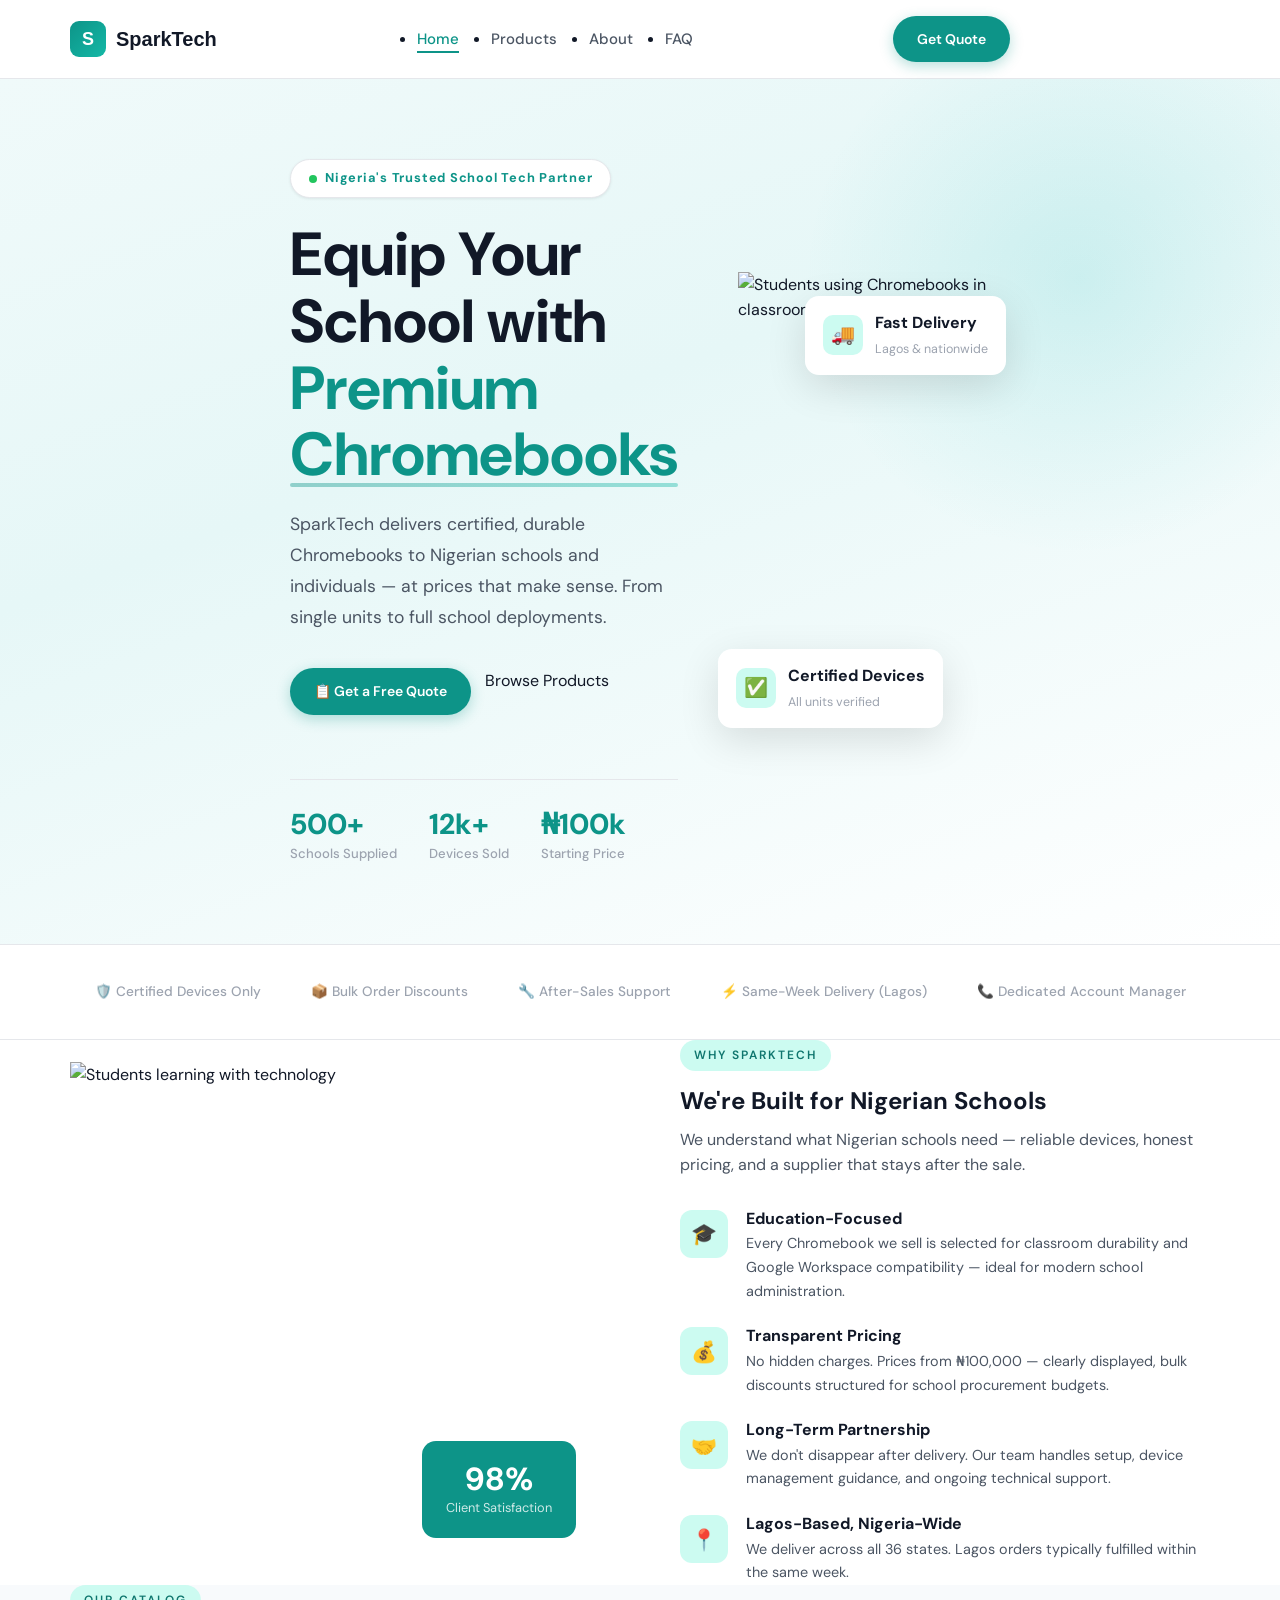
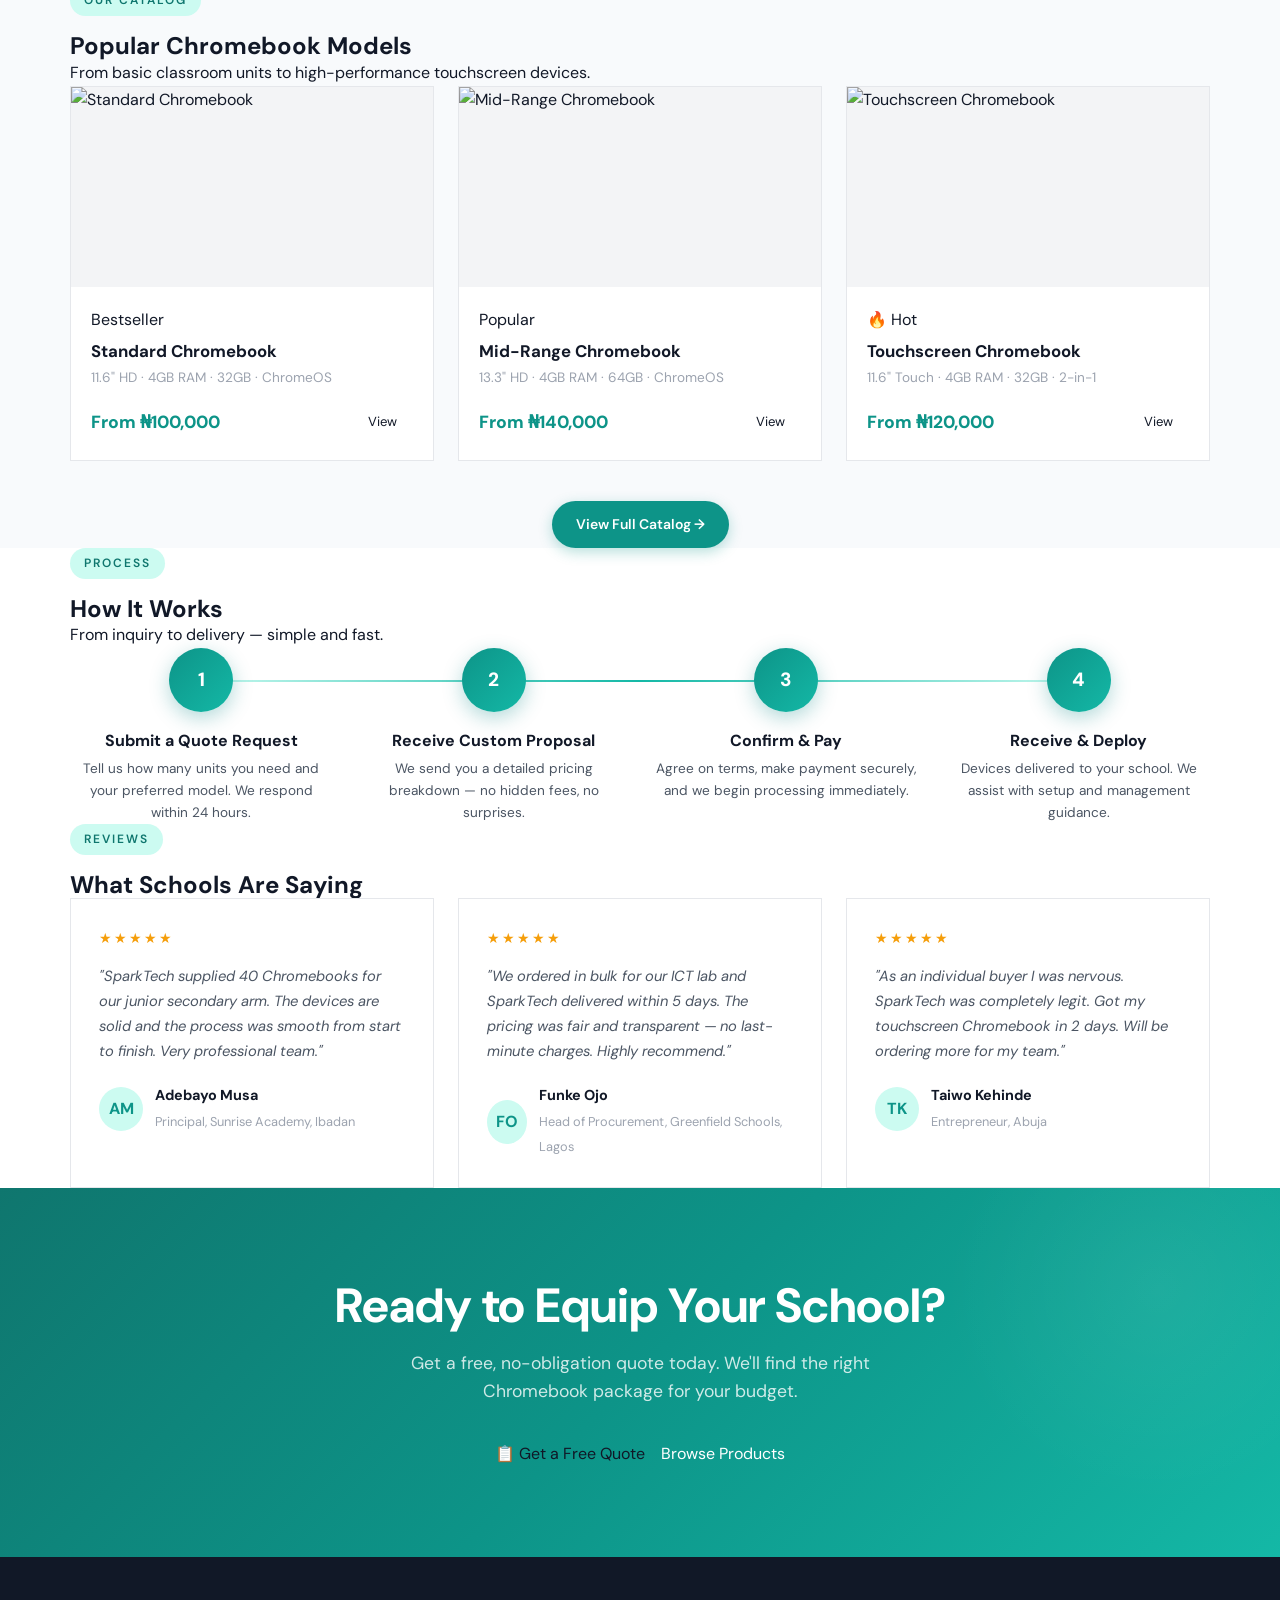
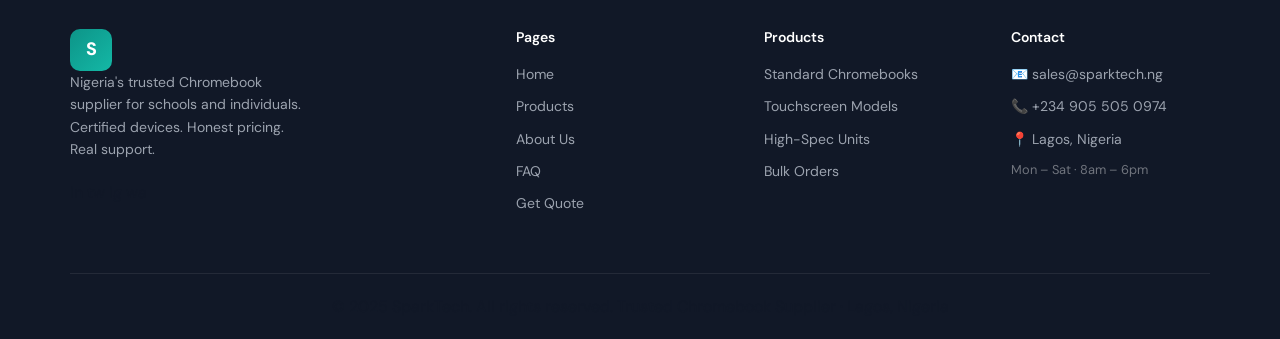
==== index.html @ 75e71f41 "Add files via upload" ====
<!DOCTYPE html>
<html lang="en">
<head>
  <meta charset="UTF-8" />
  <meta name="viewport" content="width=device-width, initial-scale=1.0" />
  <title>SparkTech — Chromebooks for Nigerian Schools</title>
  <link rel="preconnect" href="https://fonts.googleapis.com" />
  <link href="https://fonts.googleapis.com/css2?family=Syne:wght@400;600;700;800&family=DM+Sans:ital,wght@0,300;0,400;0,500;1,300&display=swap" rel="stylesheet" />
  <link rel="stylesheet" href="style.css" />
  <style>
    .hero {
      position: relative;
      min-height: 92vh;
      display: flex;
      align-items: center;
      overflow: hidden;
      background: linear-gradient(160deg, #f0fafa 0%, #e6f7f7 40%, #ffffff 100%);
    }
    .hero::before {
      content: '';
      position: absolute;
      top: -100px; right: -100px;
      width: 600px; height: 600px;
      background: radial-gradient(circle, rgba(0,179,179,0.12) 0%, transparent 65%);
      pointer-events: none;
    }
    .hero-inner {
      display: grid;
      grid-template-columns: 1fr 1fr;
      gap: 60px;
      align-items: center;
      padding: 80px 0;
      position: relative;
      z-index: 1;
    }
    .hero-eyebrow {
      display: inline-flex;
      align-items: center;
      gap: 8px;
      background: white;
      border: 1px solid var(--gray-200);
      color: var(--teal);
      padding: 8px 18px;
      border-radius: 50px;
      font-size: 0.8rem;
      font-weight: 700;
      font-family: var(--font-display);
      letter-spacing: 0.06em;
      margin-bottom: 24px;
      box-shadow: var(--shadow-sm);
    }
    .dot {
      width: 8px; height: 8px;
      background: #22c55e;
      border-radius: 50%;
      animation: pulse 2s infinite;
    }
    @keyframes pulse {
      0%,100%{opacity:1;transform:scale(1)}
      50%{opacity:0.6;transform:scale(1.3)}
    }
    .hero h1 {
      font-size: clamp(2.4rem, 5vw, 3.8rem);
      color: var(--gray-800);
      margin-bottom: 20px;
      line-height: 1.1;
    }
    .hero h1 .highlight {
      color: var(--teal);
      position: relative;
      display: inline-block;
    }
    .hero h1 .highlight::after {
      content: '';
      position: absolute;
      bottom: 2px; left: 0;
      width: 100%; height: 4px;
      background: linear-gradient(90deg, var(--teal), var(--teal-light));
      border-radius: 2px;
      opacity: 0.4;
    }
    .hero-desc {
      color: var(--gray-600);
      font-size: 1.1rem;
      max-width: 440px;
      margin-bottom: 36px;
      line-height: 1.75;
    }
    .hero-actions {
      display: flex;
      gap: 14px;
      flex-wrap: wrap;
      margin-bottom: 50px;
    }
    .hero-stats {
      display: flex;
      gap: 32px;
      padding-top: 28px;
      border-top: 1px solid var(--gray-200);
    }
    .hero-stat-item h3 {
      font-size: 1.8rem;
      color: var(--teal);
      font-family: var(--font-display);
      font-weight: 800;
    }
    .hero-stat-item p {
      font-size: 0.82rem;
      color: var(--gray-400);
      font-weight: 500;
      margin-top: 2px;
    }
    .hero-img-wrapper {
      position: relative;
      border-radius: var(--radius-lg);
      overflow: visible;
    }
    .hero-img-wrapper img {
      width: 100%;
      height: 480px;
      object-fit: cover;
      border-radius: var(--radius-lg);
      display: block;
      box-shadow: var(--shadow-xl);
    }
    .hero-img-badge {
      position: absolute;
      background: white;
      border-radius: var(--radius);
      padding: 14px 18px;
      box-shadow: var(--shadow-lg);
      display: flex;
      align-items: center;
      gap: 12px;
    }
    .hero-img-badge.badge-1 { bottom: 24px; left: -20px; }
    .hero-img-badge.badge-2 { top: 24px; right: -16px; }
    .badge-icon {
      width: 40px; height: 40px;
      background: var(--teal-pale);
      border-radius: 10px;
      display: flex; align-items: center; justify-content: center;
      font-size: 1.2rem;
    }
    .badge-text strong { display: block; font-family: var(--font-display); font-size: 1rem; color: var(--gray-800); }
    .badge-text span { font-size: 0.78rem; color: var(--gray-400); }

    .trust-bar {
      background: white;
      border-top: 1px solid var(--gray-200);
      border-bottom: 1px solid var(--gray-200);
      padding: 22px 0;
    }
    .trust-inner {
      display: flex;
      justify-content: center;
      align-items: center;
      gap: 50px;
      flex-wrap: wrap;
    }
    .trust-item {
      display: flex;
      align-items: center;
      gap: 10px;
      color: var(--gray-400);
      font-size: 0.85rem;
      font-weight: 500;
    }

    .why { background: white; }
    .why-grid {
      display: grid;
      grid-template-columns: 1fr 1fr;
      gap: 80px;
      align-items: center;
    }
    .why-img { position: relative; border-radius: var(--radius-lg); overflow: hidden; }
    .why-img img { width: 100%; height: 500px; object-fit: cover; display: block; }
    .why-img-overlay {
      position: absolute; bottom: 24px; right: 24px;
      background: var(--teal); color: white;
      padding: 20px 24px; border-radius: var(--radius);
      text-align: center;
    }
    .why-img-overlay h3 { font-size: 2rem; }
    .why-img-overlay p { font-size: 0.8rem; opacity: 0.8; }
    .why-list { list-style: none; display: flex; flex-direction: column; gap: 24px; margin-top: 32px; }
    .why-item { display: flex; gap: 18px; align-items: flex-start; }
    .why-icon {
      width: 48px; height: 48px; min-width: 48px;
      background: var(--teal-pale);
      border-radius: 12px;
      display: flex; align-items: center; justify-content: center;
      font-size: 1.3rem;
    }
    .why-item-text h4 { font-family: var(--font-display); font-size: 1rem; color: var(--gray-800); margin-bottom: 4px; }
    .why-item-text p { font-size: 0.9rem; color: var(--gray-600); line-height: 1.65; }

    .products-preview { background: var(--off-white); }
    .products-grid {
      display: grid;
      grid-template-columns: repeat(3, 1fr);
      gap: 24px;
      margin-bottom: 40px;
    }
    .product-card {
      background: white;
      border-radius: var(--radius-lg);
      overflow: hidden;
      border: 1px solid var(--gray-200);
      transition: var(--transition);
    }
    .product-card:hover { transform: translateY(-6px); box-shadow: var(--shadow-lg); border-color: var(--teal-light); }
    .product-card-img { width: 100%; height: 200px; object-fit: cover; display: block; }
    .product-card-body { padding: 20px; }
    .product-card-body h3 { font-size: 1.05rem; color: var(--gray-800); margin-bottom: 6px; }
    .product-card-body p { font-size: 0.85rem; color: var(--gray-400); margin-bottom: 14px; }
    .product-card-footer { display: flex; justify-content: space-between; align-items: center; }
    .product-price { font-family: var(--font-display); font-size: 1.1rem; font-weight: 800; color: var(--teal); }

    .how { background: white; }
    .steps-grid {
      display: grid;
      grid-template-columns: repeat(4, 1fr);
      gap: 30px;
      position: relative;
    }
    .steps-grid::before {
      content: '';
      position: absolute;
      top: 32px; left: 10%; width: 80%; height: 2px;
      background: linear-gradient(90deg, var(--teal-pale), var(--teal-light), var(--teal-pale));
    }
    .step { text-align: center; position: relative; z-index: 1; }
    .step-num {
      width: 64px; height: 64px;
      background: linear-gradient(135deg, var(--teal), var(--teal-light));
      border-radius: 50%;
      display: flex; align-items: center; justify-content: center;
      color: white;
      font-family: var(--font-display); font-weight: 800; font-size: 1.2rem;
      margin: 0 auto 20px;
      box-shadow: 0 6px 20px rgba(0,128,128,0.3);
    }
    .step h4 { font-size: 1rem; color: var(--gray-800); margin-bottom: 8px; }
    .step p { font-size: 0.85rem; color: var(--gray-600); line-height: 1.6; }

    .testimonials { background: var(--teal-mist); }
    .testimonials-grid { display: grid; grid-template-columns: repeat(3, 1fr); gap: 24px; }
    .testimonial-card {
      background: white;
      border-radius: var(--radius-lg);
      padding: 28px;
      border: 1px solid var(--gray-200);
      transition: var(--transition);
    }
    .testimonial-card:hover { box-shadow: var(--shadow-md); }
    .stars { color: #f59e0b; font-size: 0.9rem; margin-bottom: 14px; letter-spacing: 2px; }
    .testimonial-text { color: var(--gray-600); font-size: 0.92rem; line-height: 1.7; margin-bottom: 20px; font-style: italic; }
    .testimonial-author { display: flex; align-items: center; gap: 12px; }
    .author-avatar {
      width: 44px; height: 44px; border-radius: 50%;
      background: var(--teal-pale);
      display: flex; align-items: center; justify-content: center;
      font-family: var(--font-display); font-weight: 700;
      color: var(--teal); font-size: 1rem;
    }
    .author-info strong { display: block; font-family: var(--font-display); font-size: 0.9rem; color: var(--gray-800); }
    .author-info span { font-size: 0.8rem; color: var(--gray-400); }

    .cta-banner {
      background: linear-gradient(135deg, var(--teal-dark) 0%, var(--teal) 50%, var(--teal-light) 100%);
      padding: 90px 0;
      text-align: center;
      position: relative;
      overflow: hidden;
    }
    .cta-banner::before {
      content: '';
      position: absolute; top: -40%; right: -10%;
      width: 500px; height: 500px;
      background: radial-gradient(circle, rgba(255,255,255,0.06) 0%, transparent 60%);
    }
    .cta-banner-inner { position: relative; z-index: 1; }
    .cta-banner h2 { font-size: clamp(2rem, 4vw, 3rem); color: white; margin-bottom: 16px; }
    .cta-banner p { color: rgba(255,255,255,0.8); font-size: 1.1rem; margin-bottom: 36px; max-width: 480px; margin-left: auto; margin-right: auto; }
    .cta-buttons { display: flex; gap: 16px; justify-content: center; flex-wrap: wrap; }

    @media(max-width:900px){
      .hero-inner{grid-template-columns:1fr;}
      .hero-visual{display:none;}
      .why-grid{grid-template-columns:1fr;}
      .why-img{display:none;}
      .products-grid{grid-template-columns:1fr 1fr;}
      .steps-grid{grid-template-columns:1fr 1fr;}
      .steps-grid::before{display:none;}
      .testimonials-grid{grid-template-columns:1fr;}
    }
    @media(max-width:600px){
      .products-grid{grid-template-columns:1fr;}
      .hero-stats{gap:20px;}
      .trust-inner{gap:20px;}
    }
  </style>
</head>
<body>

  <header class="header">
    <div class="container nav">
      <a class="logo" href="index.html">
        <div class="logo-mark">S</div>
        <span class="logo-text">Spark<span>Tech</span></span>
      </a>
      <ul class="nav-links">
        <li><a href="index.html" class="active">Home</a></li>
        <li><a href="products.html">Products</a></li>
        <li><a href="about.html">About</a></li>
        <li><a href="faq.html">FAQ</a></li>
      </ul>
      <div class="nav-cta">
        <a href="quote.html" class="btn btn-primary">Get Quote</a>
      </div>
      <div class="nav-toggle" onclick="toggleNav(this)">
        <span></span><span></span><span></span>
      </div>
    </div>
  </header>

  <section class="hero">
    <div class="container hero-inner">
      <div class="hero-content">
        <div class="hero-eyebrow">
          <span class="dot"></span>
          Nigeria's Trusted School Tech Partner
        </div>
        <h1>
          Equip Your School with<br>
          <span class="highlight">Premium Chromebooks</span>
        </h1>
        <p class="hero-desc">
          SparkTech delivers certified, durable Chromebooks to Nigerian schools and individuals — 
          at prices that make sense. From single units to full school deployments.
        </p>
        <div class="hero-actions">
          <a href="quote.html" class="btn btn-primary">📋 Get a Free Quote</a>
          <a href="products.html" class="btn btn-outline">Browse Products</a>
        </div>
        <div class="hero-stats">
          <div class="hero-stat-item"><h3>500+</h3><p>Schools Supplied</p></div>
          <div class="hero-stat-item"><h3>12k+</h3><p>Devices Sold</p></div>
          <div class="hero-stat-item"><h3>₦100k</h3><p>Starting Price</p></div>
        </div>
      </div>

      <div class="hero-visual">
        <div class="hero-img-wrapper">
          <img src="https://images.unsplash.com/photo-1588072432836-e10032774350?w=700&auto=format&fit=crop&q=80" alt="Students using Chromebooks in classroom" />
          <div class="hero-img-badge badge-1">
            <div class="badge-icon">✅</div>
            <div class="badge-text"><strong>Certified Devices</strong><span>All units verified</span></div>
          </div>
          <div class="hero-img-badge badge-2">
            <div class="badge-icon">🚚</div>
            <div class="badge-text"><strong>Fast Delivery</strong><span>Lagos & nationwide</span></div>
          </div>
        </div>
      </div>
    </div>
  </section>

  <div class="trust-bar">
    <div class="trust-inner container">
      <div class="trust-item">🛡️ Certified Devices Only</div>
      <div class="trust-item">📦 Bulk Order Discounts</div>
      <div class="trust-item">🔧 After-Sales Support</div>
      <div class="trust-item">⚡ Same-Week Delivery (Lagos)</div>
      <div class="trust-item">📞 Dedicated Account Manager</div>
    </div>
  </div>

  <section class="why">
    <div class="container why-grid">
      <div class="why-img">
        <img src="https://images.unsplash.com/photo-1522202176988-66273c2fd55f?w=700&auto=format&fit=crop&q=80" alt="Students learning with technology" />
        <div class="why-img-overlay"><h3>98%</h3><p>Client Satisfaction</p></div>
      </div>
      <div class="why-content">
        <div class="section-label">Why SparkTech</div>
        <h2>We're Built for Nigerian Schools</h2>
        <p style="color:var(--gray-600);margin-top:12px;">We understand what Nigerian schools need — reliable devices, honest pricing, and a supplier that stays after the sale.</p>
        <ul class="why-list">
          <li class="why-item">
            <div class="why-icon">🎓</div>
            <div class="why-item-text"><h4>Education-Focused</h4><p>Every Chromebook we sell is selected for classroom durability and Google Workspace compatibility — ideal for modern school administration.</p></div>
          </li>
          <li class="why-item">
            <div class="why-icon">💰</div>
            <div class="why-item-text"><h4>Transparent Pricing</h4><p>No hidden charges. Prices from ₦100,000 — clearly displayed, bulk discounts structured for school procurement budgets.</p></div>
          </li>
          <li class="why-item">
            <div class="why-icon">🤝</div>
            <div class="why-item-text"><h4>Long-Term Partnership</h4><p>We don't disappear after delivery. Our team handles setup, device management guidance, and ongoing technical support.</p></div>
          </li>
          <li class="why-item">
            <div class="why-icon">📍</div>
            <div class="why-item-text"><h4>Lagos-Based, Nigeria-Wide</h4><p>We deliver across all 36 states. Lagos orders typically fulfilled within the same week.</p></div>
          </li>
        </ul>
      </div>
    </div>
  </section>

  <section class="products-preview">
    <div class="container">
      <div class="section-header">
        <div class="section-label">Our Catalog</div>
        <h2>Popular Chromebook Models</h2>
        <p>From basic classroom units to high-performance touchscreen devices.</p>
        <div class="teal-line"></div>
      </div>
      <div class="products-grid">
        <div class="product-card">
          <img class="product-card-img" src="https://images.unsplash.com/photo-1484788984921-03950022c9ef?w=500&auto=format&fit=crop&q=80" alt="Standard Chromebook" />
          <div class="product-card-body">
            <span class="badge badge-teal" style="margin-bottom:10px;display:inline-block;">Bestseller</span>
            <h3>Standard Chromebook</h3>
            <p>11.6" HD · 4GB RAM · 32GB · ChromeOS</p>
            <div class="product-card-footer">
              <span class="product-price">From ₦100,000</span>
              <a href="products.html" class="btn btn-outline" style="padding:8px 16px;font-size:0.82rem;">View</a>
            </div>
          </div>
        </div>
        <div class="product-card">
          <img class="product-card-img" src="https://images.unsplash.com/photo-1611532736597-de2d4265fba3?w=500&auto=format&fit=crop&q=80" alt="Mid-Range Chromebook" />
          <div class="product-card-body">
            <span class="badge badge-orange" style="margin-bottom:10px;display:inline-block;">Popular</span>
            <h3>Mid-Range Chromebook</h3>
            <p>13.3" HD · 4GB RAM · 64GB · ChromeOS</p>
            <div class="product-card-footer">
              <span class="product-price">From ₦140,000</span>
              <a href="products.html" class="btn btn-outline" style="padding:8px 16px;font-size:0.82rem;">View</a>
            </div>
          </div>
        </div>
        <div class="product-card">
          <img class="product-card-img" src="https://images.unsplash.com/photo-1496181133206-80ce9b88a853?w=500&auto=format&fit=crop&q=80" alt="Touchscreen Chromebook" />
          <div class="product-card-body">
            <span class="badge badge-hot" style="margin-bottom:10px;display:inline-block;">🔥 Hot</span>
            <h3>Touchscreen Chromebook</h3>
            <p>11.6" Touch · 4GB RAM · 32GB · 2-in-1</p>
            <div class="product-card-footer">
              <span class="product-price">From ₦120,000</span>
              <a href="products.html" class="btn btn-outline" style="padding:8px 16px;font-size:0.82rem;">View</a>
            </div>
          </div>
        </div>
      </div>
      <div style="text-align:center;">
        <a href="products.html" class="btn btn-primary">View Full Catalog →</a>
      </div>
    </div>
  </section>

  <section class="how">
    <div class="container">
      <div class="section-header">
        <div class="section-label">Process</div>
        <h2>How It Works</h2>
        <p>From inquiry to delivery — simple and fast.</p>
        <div class="teal-line"></div>
      </div>
      <div class="steps-grid">
        <div class="step">
          <div class="step-num">1</div>
          <h4>Submit a Quote Request</h4>
          <p>Tell us how many units you need and your preferred model. We respond within 24 hours.</p>
        </div>
        <div class="step">
          <div class="step-num">2</div>
          <h4>Receive Custom Proposal</h4>
          <p>We send you a detailed pricing breakdown — no hidden fees, no surprises.</p>
        </div>
        <div class="step">
          <div class="step-num">3</div>
          <h4>Confirm & Pay</h4>
          <p>Agree on terms, make payment securely, and we begin processing immediately.</p>
        </div>
        <div class="step">
          <div class="step-num">4</div>
          <h4>Receive & Deploy</h4>
          <p>Devices delivered to your school. We assist with setup and management guidance.</p>
        </div>
      </div>
    </div>
  </section>

  <section class="testimonials">
    <div class="container">
      <div class="section-header">
        <div class="section-label">Reviews</div>
        <h2>What Schools Are Saying</h2>
        <div class="teal-line"></div>
      </div>
      <div class="testimonials-grid">
        <div class="testimonial-card">
          <div class="stars">★★★★★</div>
          <p class="testimonial-text">"SparkTech supplied 40 Chromebooks for our junior secondary arm. The devices are solid and the process was smooth from start to finish. Very professional team."</p>
          <div class="testimonial-author">
            <div class="author-avatar">AM</div>
            <div class="author-info"><strong>Adebayo Musa</strong><span>Principal, Sunrise Academy, Ibadan</span></div>
          </div>
        </div>
        <div class="testimonial-card">
          <div class="stars">★★★★★</div>
          <p class="testimonial-text">"We ordered in bulk for our ICT lab and SparkTech delivered within 5 days. The pricing was fair and transparent — no last-minute charges. Highly recommend."</p>
          <div class="testimonial-author">
            <div class="author-avatar">FO</div>
            <div class="author-info"><strong>Funke Ojo</strong><span>Head of Procurement, Greenfield Schools, Lagos</span></div>
          </div>
        </div>
        <div class="testimonial-card">
          <div class="stars">★★★★★</div>
          <p class="testimonial-text">"As an individual buyer I was nervous. SparkTech was completely legit. Got my touchscreen Chromebook in 2 days. Will be ordering more for my team."</p>
          <div class="testimonial-author">
            <div class="author-avatar">TK</div>
            <div class="author-info"><strong>Taiwo Kehinde</strong><span>Entrepreneur, Abuja</span></div>
          </div>
        </div>
      </div>
    </div>
  </section>

  <section class="cta-banner">
    <div class="container cta-banner-inner">
      <h2>Ready to Equip Your School?</h2>
      <p>Get a free, no-obligation quote today. We'll find the right Chromebook package for your budget.</p>
      <div class="cta-buttons">
        <a href="quote.html" class="btn btn-white">📋 Get a Free Quote</a>
        <a href="products.html" class="btn btn-outline" style="border-color:rgba(255,255,255,0.5);color:white;">Browse Products</a>
      </div>
    </div>
  </section>

  <footer class="footer">
    <div class="container">
      <div class="footer-grid">
        <div class="footer-brand">
          <div class="logo-mark" style="width:42px;height:42px;display:flex;align-items:center;justify-content:center;background:linear-gradient(135deg,var(--teal),var(--teal-light));border-radius:10px;color:white;font-family:var(--font-display);font-weight:800;">S</div>
          <p>Nigeria's trusted Chromebook supplier for schools and individuals. Certified devices. Honest pricing. Real support.</p>
          <div class="footer-social">
            <a class="social-icon" href="#">in</a>
            <a class="social-icon" href="#">tw</a>
            <a class="social-icon" href="#">ig</a>
            <a class="social-icon" href="#">wa</a>
          </div>
        </div>
        <div class="footer-col">
          <h4>Pages</h4>
          <a href="index.html">Home</a>
          <a href="products.html">Products</a>
          <a href="about.html">About Us</a>
          <a href="faq.html">FAQ</a>
          <a href="quote.html">Get Quote</a>
        </div>
        <div class="footer-col">
          <h4>Products</h4>
          <a href="products.html">Standard Chromebooks</a>
          <a href="products.html">Touchscreen Models</a>
          <a href="products.html">High-Spec Units</a>
          <a href="products.html">Bulk Orders</a>
        </div>
        <div class="footer-col">
          <h4>Contact</h4>
          <p>📧 sales@sparktech.ng</p>
          <p>📞 +234 905 505 0974</p>
          <p>📍 Lagos, Nigeria</p>
          <p style="margin-top:10px;font-size:0.8rem;color:rgba(255,255,255,0.4);">Mon – Sat · 8am – 6pm</p>
        </div>
      </div>
      <div class="footer-bottom">
        <span>© 2025 SparkTech. All rights reserved.</span>
        <span>Trusted Chromebook Supplier · Lagos, Nigeria</span>
      </div>
    </div>
  </footer>

  <script>
    function toggleNav(el) {
      const links = document.querySelector('.nav-links');
      const open = links.classList.toggle('mobile-open');
      if (open) {
        links.style.cssText = 'display:flex;flex-direction:column;position:absolute;top:70px;left:0;right:0;background:white;padding:20px;box-shadow:0 10px 30px rgba(0,0,0,0.1);z-index:998;';
      } else {
        links.style.cssText = '';
      }
    }
  </script>
</body>
</html>
---- style.css ----
/* ===================== RESET & BASE ===================== */
*, *::before, *::after { margin: 0; padding: 0; box-sizing: border-box; }

:root {
  --teal: #0d9488;
  --teal-light: #14b8a6;
  --teal-dark: #0f766e;
  --teal-pale: #ccfbf1;
  --teal-bg: #f0fdfa;
  --white: #ffffff;
  --off-white: #f8fafc;
  --gray-50: #f9fafb;
  --gray-100: #f3f4f6;
  --gray-200: #e5e7eb;
  --gray-400: #9ca3af;
  --gray-600: #4b5563;
  --gray-700: #374151;
  --gray-900: #111827;
  --shadow-sm: 0 1px 3px rgba(0,0,0,0.08);
  --shadow-md: 0 4px 16px rgba(0,0,0,0.10);
  --shadow-lg: 0 12px 40px rgba(0,0,0,0.12);
  --radius: 14px;
  --radius-sm: 8px;
}

html { scroll-behavior: smooth; }

body {
  font-family: 'DM Sans', sans-serif;
  background: var(--white);
  color: var(--gray-900);
  line-height: 1.6;
  overflow-x: hidden;
}

h1, h2, h3, h4 {
  font-family: 'Clash Display', 'DM Sans', sans-serif;
  font-weight: 700;
  line-height: 1.15;
}

a { text-decoration: none; color: inherit; }
img { width: 100%; display: block; }

.container { width: 90%; max-width: 1140px; margin: auto; }
.section { padding: 100px 0; }

/* ===================== SECTION LABELS ===================== */
.section-label {
  display: inline-block;
  background: var(--teal-pale);
  color: var(--teal-dark);
  font-size: 12px;
  font-weight: 600;
  letter-spacing: 2px;
  text-transform: uppercase;
  padding: 6px 14px;
  border-radius: 99px;
  margin-bottom: 16px;
}

.section-title {
  font-size: clamp(28px, 4vw, 42px);
  color: var(--gray-900);
  margin-bottom: 48px;
  line-height: 1.2;
}

/* ===================== BUTTONS ===================== */
.btn-primary {
  background: var(--teal);
  color: white;
  padding: 12px 24px;
  border-radius: 99px;
  font-weight: 600;
  font-size: 14px;
  display: inline-block;
  transition: background 0.2s, transform 0.2s, box-shadow 0.2s;
  box-shadow: 0 4px 14px rgba(13,148,136,0.3);
  cursor: pointer;
  border: none;
  font-family: 'DM Sans', sans-serif;
}
.btn-primary:hover { background: var(--teal-dark); transform: translateY(-2px); box-shadow: 0 8px 24px rgba(13,148,136,0.4); }
.btn-primary.large { padding: 16px 32px; font-size: 16px; }

.btn-ghost {
  background: transparent;
  color: white;
  border: 2px solid rgba(255,255,255,0.6);
  padding: 12px 24px;
  border-radius: 99px;
  font-weight: 600;
  font-size: 14px;
  display: inline-block;
  transition: all 0.2s;
}
.btn-ghost:hover { background: rgba(255,255,255,0.15); border-color: white; }
.btn-ghost.large { padding: 16px 32px; font-size: 16px; }

.btn-teal {
  color: var(--teal);
  font-weight: 600;
  font-size: 14px;
  display: inline-flex;
  align-items: center;
  gap: 4px;
  transition: gap 0.2s;
}
.btn-teal:hover { gap: 8px; }

.btn-outline-teal {
  border: 2px solid var(--teal);
  color: var(--teal);
  padding: 12px 24px;
  border-radius: 99px;
  font-weight: 600;
  font-size: 14px;
  display: inline-block;
  transition: all 0.2s;
}
.btn-outline-teal:hover { background: var(--teal); color: white; }

/* ===================== HEADER / NAV ===================== */
.header {
  position: sticky;
  top: 0;
  z-index: 999;
  background: rgba(255,255,255,0.95);
  backdrop-filter: blur(12px);
  border-bottom: 1px solid var(--gray-200);
}

.nav {
  display: flex;
  align-items: center;
  justify-content: space-between;
  padding: 16px 0;
  gap: 20px;
}

.logo {
  display: flex;
  align-items: center;
  gap: 10px;
  font-size: 20px;
  font-family: 'Clash Display', sans-serif;
  font-weight: 600;
}

.logo-mark {
  width: 36px; height: 36px;
  background: linear-gradient(135deg, var(--teal), var(--teal-light));
  border-radius: 9px;
  display: flex; align-items: center; justify-content: center;
  color: white;
  font-weight: 800;
  font-size: 18px;
}

.logo strong { color: var(--teal); }

.nav-links { display: flex; gap: 32px; }
.nav-links a {
  color: var(--gray-600);
  font-weight: 500;
  font-size: 15px;
  position: relative;
  transition: color 0.2s;
}
.nav-links a::after {
  content: '';
  position: absolute;
  bottom: -4px; left: 0;
  width: 0; height: 2px;
  background: var(--teal);
  transition: width 0.2s;
}
.nav-links a:hover, .nav-links a.active { color: var(--teal); }
.nav-links a:hover::after, .nav-links a.active::after { width: 100%; }

.hamburger {
  display: none;
  background: none; border: none;
  font-size: 24px; cursor: pointer;
  color: var(--gray-700);
}

.mobile-menu {
  display: none;
  flex-direction: column;
  padding: 10px 5%;
  border-top: 1px solid var(--gray-200);
  background: white;
}
.mobile-menu a {
  padding: 12px 0;
  color: var(--gray-700);
  font-weight: 500;
  border-bottom: 1px solid var(--gray-100);
}
.mobile-menu.open { display: flex; }

/* ===================== HERO ===================== */
.hero {
  position: relative;
  min-height: 92vh;
  display: flex;
  align-items: center;
  overflow: hidden;
}

.hero-bg { position: absolute; inset: 0; z-index: 0; }
.hero-bg img { width: 100%; height: 100%; object-fit: cover; object-position: center; }
.hero-overlay {
  position: absolute; inset: 0;
  background: linear-gradient(135deg, rgba(15,118,110,0.88) 0%, rgba(13,148,136,0.7) 60%, rgba(0,0,0,0.5) 100%);
}

.hero-inner {
  position: relative; z-index: 1;
  padding: 120px 0 80px;
  max-width: 700px;
}

.hero-badge {
  display: inline-block;
  background: rgba(255,255,255,0.2);
  backdrop-filter: blur(10px);
  color: white;
  padding: 8px 18px;
  border-radius: 99px;
  font-size: 13px;
  font-weight: 600;
  margin-bottom: 24px;
  border: 1px solid rgba(255,255,255,0.3);
  animation: fadeUp 0.6s ease both;
}

.hero h1 {
  font-size: clamp(42px, 6vw, 72px);
  color: white;
  line-height: 1.05;
  animation: fadeUp 0.6s 0.1s ease both;
}

.hero h1 .highlight { color: #5eead4; }

.hero-inner > p {
  color: rgba(255,255,255,0.85);
  font-size: 18px;
  margin: 24px 0 36px;
  max-width: 500px;
  animation: fadeUp 0.6s 0.2s ease both;
}

.hero-ctas { display: flex; gap: 16px; flex-wrap: wrap; animation: fadeUp 0.6s 0.3s ease both; }

.hero-stats {
  display: flex;
  align-items: center;
  gap: 32px;
  margin-top: 64px;
  animation: fadeUp 0.6s 0.4s ease both;
}

.stat { text-align: center; }
.stat-num { display: block; font-family: 'Clash Display', sans-serif; font-size: 32px; font-weight: 700; color: white; }
.stat-num sup { font-size: 16px; }
.stat-label { color: rgba(255,255,255,0.7); font-size: 13px; }
.stat-divider { width: 1px; height: 40px; background: rgba(255,255,255,0.3); }

@keyframes fadeUp {
  from { opacity: 0; transform: translateY(24px); }
  to { opacity: 1; transform: translateY(0); }
}

/* ===================== TRUST BAR ===================== */
.trust-bar { background: var(--teal-pale); border-bottom: 1px solid #99f6e4; }
.trust-inner { display: flex; align-items: center; gap: 20px; padding: 14px 0; flex-wrap: wrap; }
.trust-inner > span { color: var(--teal-dark); font-size: 13px; font-weight: 600; }
.trust-tags { display: flex; gap: 10px; flex-wrap: wrap; }
.trust-tags span {
  background: white;
  color: var(--teal-dark);
  border: 1px solid #5eead4;
  padding: 4px 14px;
  border-radius: 99px;
  font-size: 12px;
  font-weight: 600;
}

/* ===================== WHY SPARKTECH ===================== */
.why { background: var(--off-white); }
.why-grid { display: grid; grid-template-columns: repeat(auto-fit, minmax(300px, 1fr)); gap: 24px; }

.why-card {
  background: white;
  border: 1px solid var(--gray-200);
  border-radius: var(--radius);
  padding: 32px;
  transition: all 0.3s;
  opacity: 0;
  transform: translateY(20px);
}
.why-card.visible { opacity: 1; transform: translateY(0); }
.why-card:hover { border-color: var(--teal-light); box-shadow: var(--shadow-md); transform: translateY(-4px); }
.why-icon { font-size: 32px; margin-bottom: 14px; }
.why-card h3 { font-size: 18px; margin-bottom: 10px; }
.why-card p { color: var(--gray-600); font-size: 15px; }

/* ===================== PRODUCTS PREVIEW ===================== */
.preview { background: white; }
.preview-grid { display: grid; grid-template-columns: repeat(auto-fit, minmax(340px, 1fr)); gap: 30px; }

.preview-card {
  border-radius: var(--radius);
  overflow: hidden;
  border: 1px solid var(--gray-200);
  transition: all 0.3s;
  opacity: 0;
  transform: translateY(20px);
}
.preview-card.visible { opacity: 1; transform: translateY(0); }
.preview-card:hover { box-shadow: var(--shadow-lg); transform: translateY(-6px); }
.preview-card img { height: 240px; object-fit: cover; }
.preview-info { padding: 28px; }
.preview-info h3 { font-size: 22px; margin-bottom: 8px; }
.preview-info p { color: var(--gray-600); margin-bottom: 14px; font-size: 15px; }
.preview-price { font-family: 'Clash Display', sans-serif; font-size: 22px; color: var(--teal); font-weight: 700; margin-bottom: 16px; }

/* ===================== CLASSROOM SECTION ===================== */
.classroom-img { position: relative; height: 520px; overflow: hidden; }
.classroom-img img { width: 100%; height: 100%; object-fit: cover; }
.classroom-overlay {
  position: absolute; inset: 0;
  background: linear-gradient(to right, rgba(15,118,110,0.85) 0%, rgba(0,0,0,0.4) 100%);
}
.classroom-text {
  position: absolute; inset: 0;
  display: flex; flex-direction: column;
  align-items: flex-start; justify-content: center;
  padding: 0 10%; gap: 28px;
}
.classroom-text h2 { font-size: clamp(32px, 5vw, 56px); color: white; }
.classroom-text span { color: #5eead4; }

/* ===================== TESTIMONIALS ===================== */
.testimonials { background: var(--teal-bg); }
.testi-grid { display: grid; grid-template-columns: repeat(auto-fit, minmax(300px, 1fr)); gap: 24px; }

.testi-card {
  background: white;
  border-radius: var(--radius);
  padding: 32px;
  border: 1px solid #99f6e4;
  transition: all 0.3s;
  opacity: 0;
  transform: translateY(20px);
}
.testi-card.visible { opacity: 1; transform: translateY(0); }
.testi-card:hover { box-shadow: var(--shadow-md); }
.testi-card > p { color: var(--gray-700); font-size: 15px; line-height: 1.7; margin-bottom: 24px; font-style: italic; }
.testi-author { display: flex; align-items: center; gap: 14px; }
.testi-avatar {
  width: 44px; height: 44px;
  background: linear-gradient(135deg, var(--teal), var(--teal-light));
  border-radius: 50%;
  display: flex; align-items: center; justify-content: center;
  color: white; font-weight: 700; font-size: 14px;
  flex-shrink: 0;
}
.testi-author strong { display: block; font-size: 15px; }
.testi-author span { color: var(--gray-400); font-size: 13px; }

/* ===================== CTA STRIP ===================== */
.cta-strip { background: linear-gradient(135deg, var(--teal-dark) 0%, var(--teal) 100%); padding: 80px 0; }
.cta-inner { display: flex; align-items: center; justify-content: space-between; gap: 40px; flex-wrap: wrap; }
.cta-strip h2 { font-size: clamp(24px, 3.5vw, 36px); color: white; margin-bottom: 10px; }
.cta-strip p { color: rgba(255,255,255,0.8); font-size: 16px; }
.cta-strip .btn-primary { background: white; color: var(--teal-dark); box-shadow: 0 4px 20px rgba(0,0,0,0.2); white-space: nowrap; }
.cta-strip .btn-primary:hover { background: var(--teal-pale); }

/* ===================== FOOTER ===================== */
.footer { background: var(--gray-900); padding: 72px 0 0; }
.footer-grid { display: grid; grid-template-columns: 2fr 1fr 1fr 1fr; gap: 48px; padding-bottom: 48px; }
.footer-brand .logo { color: white; margin-bottom: 16px; }
.footer-brand .logo .logo-mark { width: 32px; height: 32px; font-size: 15px; }
.footer-brand p { color: var(--gray-400); font-size: 14px; max-width: 240px; margin-bottom: 20px; }
.socials { display: flex; gap: 12px; }
.socials a {
  background: rgba(255,255,255,0.08);
  color: var(--gray-400);
  padding: 6px 14px;
  border-radius: 99px;
  font-size: 13px;
  transition: all 0.2s;
}
.socials a:hover { background: var(--teal); color: white; }
.footer-col h4 { color: white; font-size: 14px; font-weight: 600; margin-bottom: 18px; }
.footer-col a { display: block; color: var(--gray-400); font-size: 14px; margin-bottom: 10px; transition: color 0.2s; }
.footer-col a:hover { color: var(--teal-light); }
.footer-col p { color: var(--gray-400); font-size: 14px; margin-bottom: 10px; }
.footer-bottom { border-top: 1px solid rgba(255,255,255,0.08); padding: 20px 0; text-align: center; }
.footer-bottom p { color: var(--gray-400); font-size: 13px; }

/* ===================== PAGE HERO (inner pages) ===================== */
.page-hero {
  background: linear-gradient(135deg, var(--teal-dark) 0%, var(--teal) 100%);
  padding: 100px 0 80px;
  text-align: center;
}
.page-hero h1 { color: white; font-size: clamp(36px, 5vw, 56px); margin-bottom: 16px; }
.page-hero p { color: rgba(255,255,255,0.8); font-size: 18px; max-width: 560px; margin: auto; }

/* ===================== PRODUCTS PAGE ===================== */
.products-page { padding: 80px 0; background: var(--off-white); }
.products-filter { display: flex; gap: 12px; margin-bottom: 48px; flex-wrap: wrap; }

.filter-btn {
  padding: 10px 22px;
  border-radius: 99px;
  border: 2px solid var(--gray-200);
  background: white;
  color: var(--gray-700);
  font-weight: 600;
  font-size: 14px;
  cursor: pointer;
  transition: all 0.2s;
  font-family: 'DM Sans', sans-serif;
}
.filter-btn:hover, .filter-btn.active { background: var(--teal); border-color: var(--teal); color: white; }

.products-category { margin-bottom: 64px; }
.category-title {
  font-size: 24px;
  color: var(--gray-900);
  margin-bottom: 28px;
  padding-bottom: 14px;
  border-bottom: 2px solid var(--teal-pale);
  display: flex;
  align-items: center;
  gap: 12px;
}
.category-tag {
  background: var(--teal-pale);
  color: var(--teal-dark);
  font-size: 12px;
  padding: 3px 10px;
  border-radius: 99px;
  font-family: 'DM Sans', sans-serif;
}

.products-grid { display: grid; grid-template-columns: repeat(auto-fill, minmax(280px, 1fr)); gap: 24px; }

.product-card {
  background: white;
  border-radius: var(--radius);
  overflow: hidden;
  border: 1px solid var(--gray-200);
  transition: all 0.3s;
}
.product-card:hover { box-shadow: var(--shadow-lg); transform: translateY(-6px); border-color: var(--teal-light); }
.product-card-img { position: relative; height: 200px; overflow: hidden; background: var(--gray-100); }
.product-card-img img { width: 100%; height: 100%; object-fit: cover; transition: transform 0.4s; }
.product-card:hover .product-card-img img { transform: scale(1.05); }

.product-badge { position: absolute; top: 12px; left: 12px; padding: 4px 12px; border-radius: 99px; font-size: 11px; font-weight: 700; background: var(--teal); color: white; }
.product-badge.hot { background: #ef4444; }
.product-badge.new { background: #8b5cf6; }

.product-card-info { padding: 22px; }
.product-card-info h3 { font-size: 17px; margin-bottom: 8px; }
.specs { display: flex; gap: 8px; flex-wrap: wrap; margin-bottom: 14px; }
.spec-tag { background: var(--gray-100); color: var(--gray-600); font-size: 11px; padding: 4px 10px; border-radius: 6px; font-weight: 500; }
.product-card-price { font-family: 'Clash Display', sans-serif; font-size: 24px; color: var(--teal); font-weight: 700; margin-bottom: 16px; }
.product-card-price span { font-size: 14px; color: var(--gray-400); font-family: 'DM Sans', sans-serif; font-weight: 400; }
.product-card-actions { display: flex; gap: 10px; }
.product-card-actions .btn-primary { flex: 1; text-align: center; padding: 10px; font-size: 13px; border-radius: var(--radius-sm); }
.product-card-actions .btn-outline-teal { padding: 10px 14px; font-size: 13px; border-radius: var(--radius-sm); }

/* ===================== ABOUT PAGE ===================== */
.about-story { padding: 100px 0; background: white; }
.about-grid { display: grid; grid-template-columns: 1fr 1fr; gap: 80px; align-items: center; }
.about-img { border-radius: var(--radius); overflow: hidden; box-shadow: var(--shadow-lg); }
.about-img img { height: 500px; object-fit: cover; }
.about-content h2 { font-size: clamp(28px, 4vw, 40px); margin-bottom: 20px; }
.about-content p { color: var(--gray-600); font-size: 16px; margin-bottom: 18px; line-height: 1.8; }

.about-values { padding: 80px 0; background: var(--teal-bg); }
.values-grid { display: grid; grid-template-columns: repeat(auto-fit, minmax(220px, 1fr)); gap: 24px; margin-top: 48px; }
.value-card { background: white; border-radius: var(--radius); padding: 32px 24px; text-align: center; border: 1px solid #99f6e4; }
.value-icon { font-size: 40px; margin-bottom: 14px; }
.value-card h3 { font-size: 18px; margin-bottom: 10px; }
.value-card p { color: var(--gray-600); font-size: 14px; }

.about-numbers { padding: 80px 0; background: var(--gray-900); }
.about-numbers .section-title { color: white; }
.numbers-grid { display: grid; grid-template-columns: repeat(auto-fit, minmax(180px, 1fr)); gap: 0; }
.number-item { padding: 40px 32px; text-align: center; border-right: 1px solid rgba(255,255,255,0.1); }
.number-item:last-child { border-right: none; }
.number-big { font-family: 'Clash Display', sans-serif; font-size: 52px; font-weight: 700; color: var(--teal-light); display: block; margin-bottom: 8px; }
.number-item p { color: var(--gray-400); font-size: 15px; }

/* ===================== FAQ PAGE ===================== */
.faq-page { padding: 80px 0; background: var(--off-white); }
.faq-list { max-width: 780px; margin: auto; }

.faq-item { background: white; border: 1px solid var(--gray-200); border-radius: var(--radius-sm); margin-bottom: 12px; overflow: hidden; }
.faq-question {
  display: flex; justify-content: space-between; align-items: center;
  padding: 22px 28px;
  cursor: pointer;
  font-weight: 600;
  font-size: 16px;
  transition: color 0.2s;
}
.faq-question:hover { color: var(--teal); }
.faq-toggle {
  width: 28px; height: 28px;
  background: var(--gray-100);
  border-radius: 50%;
  display: flex; align-items: center; justify-content: center;
  font-size: 18px;
  flex-shrink: 0;
  transition: background 0.2s, transform 0.3s;
}
.faq-item.open .faq-toggle { background: var(--teal); color: white; transform: rotate(45deg); }
.faq-answer { max-height: 0; overflow: hidden; transition: max-height 0.35s ease, padding 0.3s; padding: 0 28px; }
.faq-item.open .faq-answer { max-height: 300px; padding: 0 28px 22px; }
.faq-answer p { color: var(--gray-600); font-size: 15px; line-height: 1.8; }

/* ===================== QUOTE PAGE ===================== */
.quote-page { padding: 80px 0; background: var(--off-white); }
.quote-wrapper { display: grid; grid-template-columns: 1fr 1.4fr; gap: 60px; align-items: start; }
.quote-info h2 { font-size: 32px; margin-bottom: 16px; }
.quote-info p { color: var(--gray-600); margin-bottom: 32px; line-height: 1.8; }
.quote-perks { display: flex; flex-direction: column; gap: 16px; }
.perk { display: flex; align-items: flex-start; gap: 14px; background: white; border: 1px solid var(--gray-200); border-radius: var(--radius-sm); padding: 18px; }
.perk-icon { font-size: 24px; }
.perk h4 { font-size: 15px; margin-bottom: 4px; }
.perk p { font-size: 13px; color: var(--gray-600); }

.quote-form { background: white; border-radius: var(--radius); padding: 48px 40px; box-shadow: var(--shadow-md); border: 1px solid var(--gray-200); }
.quote-form h3 { font-size: 24px; margin-bottom: 32px; }
.form-group { margin-bottom: 22px; }
.form-group label { display: block; font-size: 14px; font-weight: 600; color: var(--gray-700); margin-bottom: 8px; }
.form-group input,
.form-group select,
.form-group textarea {
  width: 100%;
  padding: 13px 16px;
  border: 1.5px solid var(--gray-200);
  border-radius: var(--radius-sm);
  font-family: 'DM Sans', sans-serif;
  font-size: 15px;
  color: var(--gray-900);
  background: var(--gray-50);
  transition: border-color 0.2s, box-shadow 0.2s;
  outline: none;
}
.form-group input:focus,
.form-group select:focus,
.form-group textarea:focus {
  border-color: var(--teal);
  box-shadow: 0 0 0 3px rgba(13,148,136,0.1);
  background: white;
}
.form-group textarea { resize: vertical; min-height: 110px; }
.form-row { display: grid; grid-template-columns: 1fr 1fr; gap: 16px; }
.form-submit { width: 100%; padding: 16px; font-size: 16px; border-radius: var(--radius-sm); cursor: pointer; }

/* ===================== RESPONSIVE ===================== */
@media (max-width: 900px) {
  .nav-links, .header .btn-primary { display: none; }
  .hamburger { display: block; }
  .footer-grid { grid-template-columns: 1fr 1fr; }
  .about-grid { grid-template-columns: 1fr; gap: 40px; }
  .quote-wrapper { grid-template-columns: 1fr; }
  .number-item { border-right: none; border-bottom: 1px solid rgba(255,255,255,0.1); }
}

@media (max-width: 600px) {
  .hero h1 { font-size: 36px; }
  .hero-stats { flex-direction: column; gap: 16px; }
  .stat-divider { width: 60px; height: 1px; }
  .cta-inner { flex-direction: column; text-align: center; }
  .footer-grid { grid-template-columns: 1fr; }
  .hero-ctas { flex-direction: column; }
  .form-row { grid-template-columns: 1fr; }
  .classroom-text { padding: 0 5%; }
}
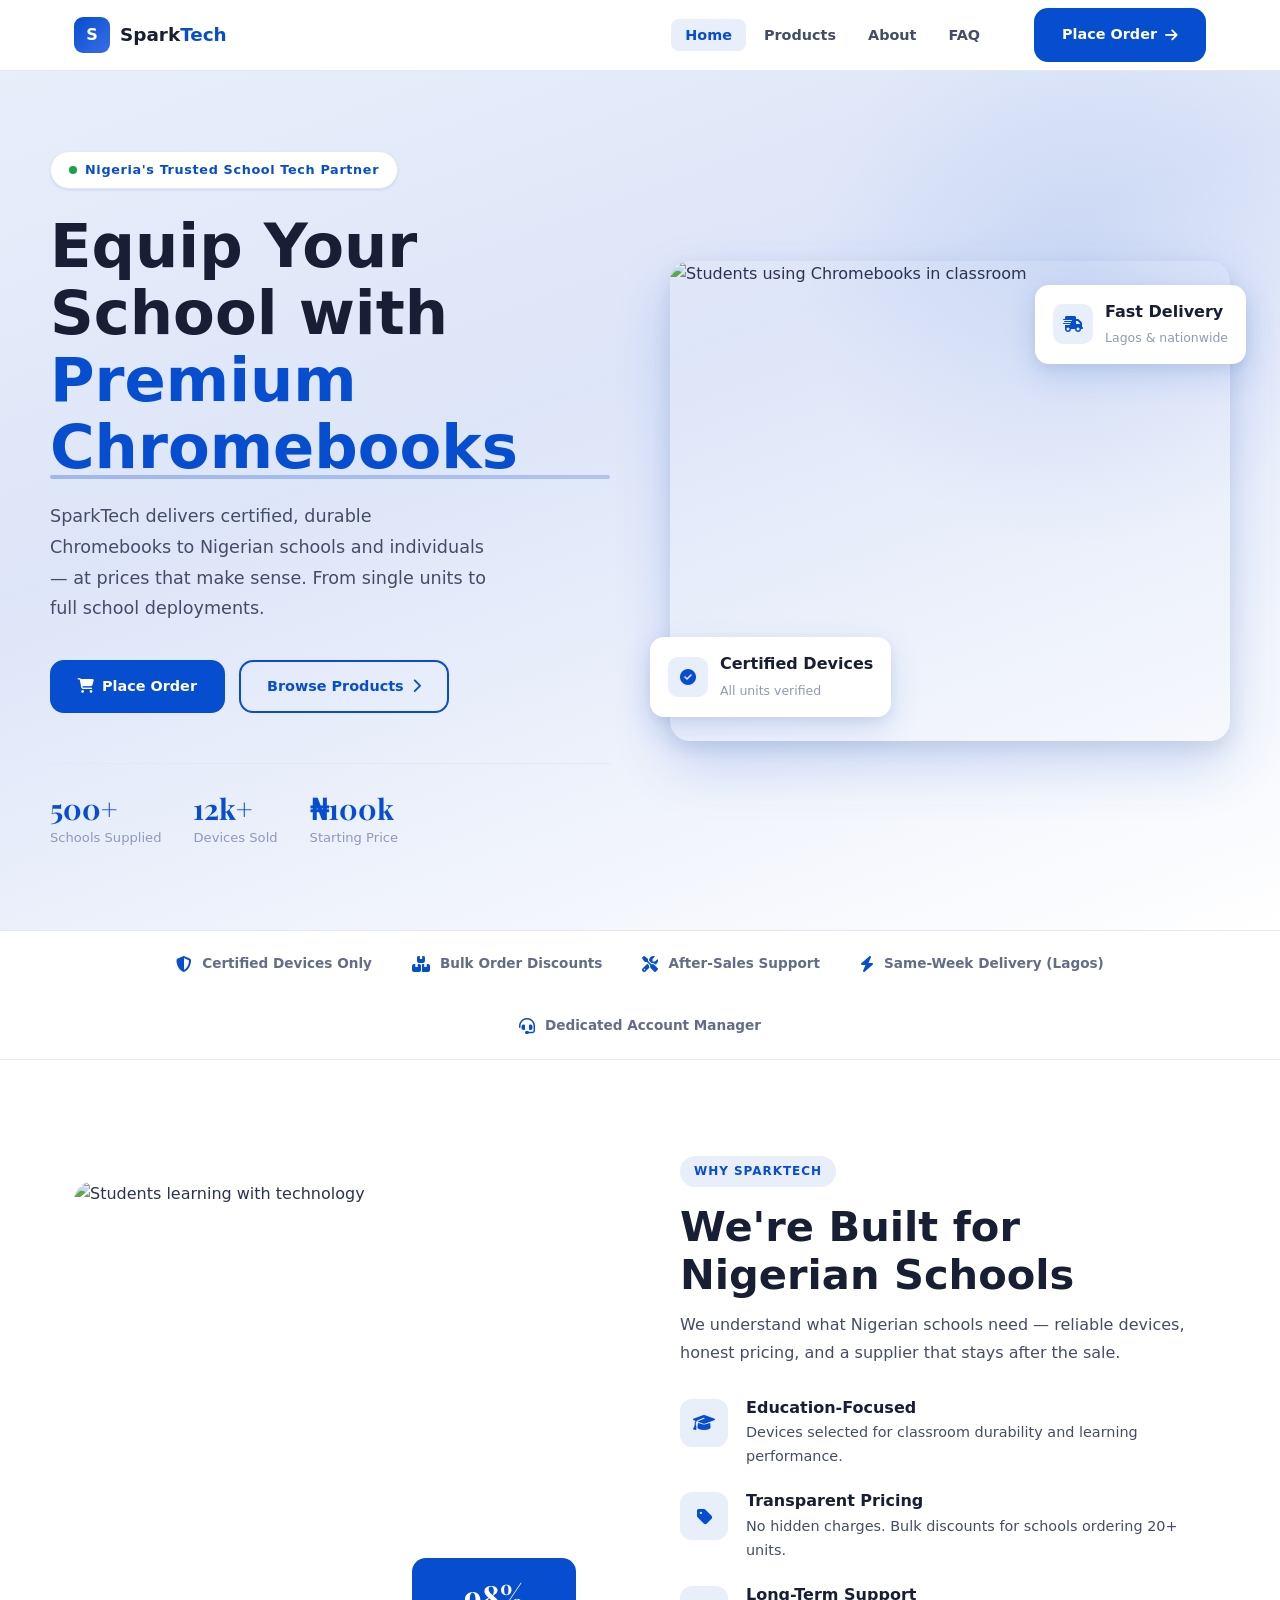
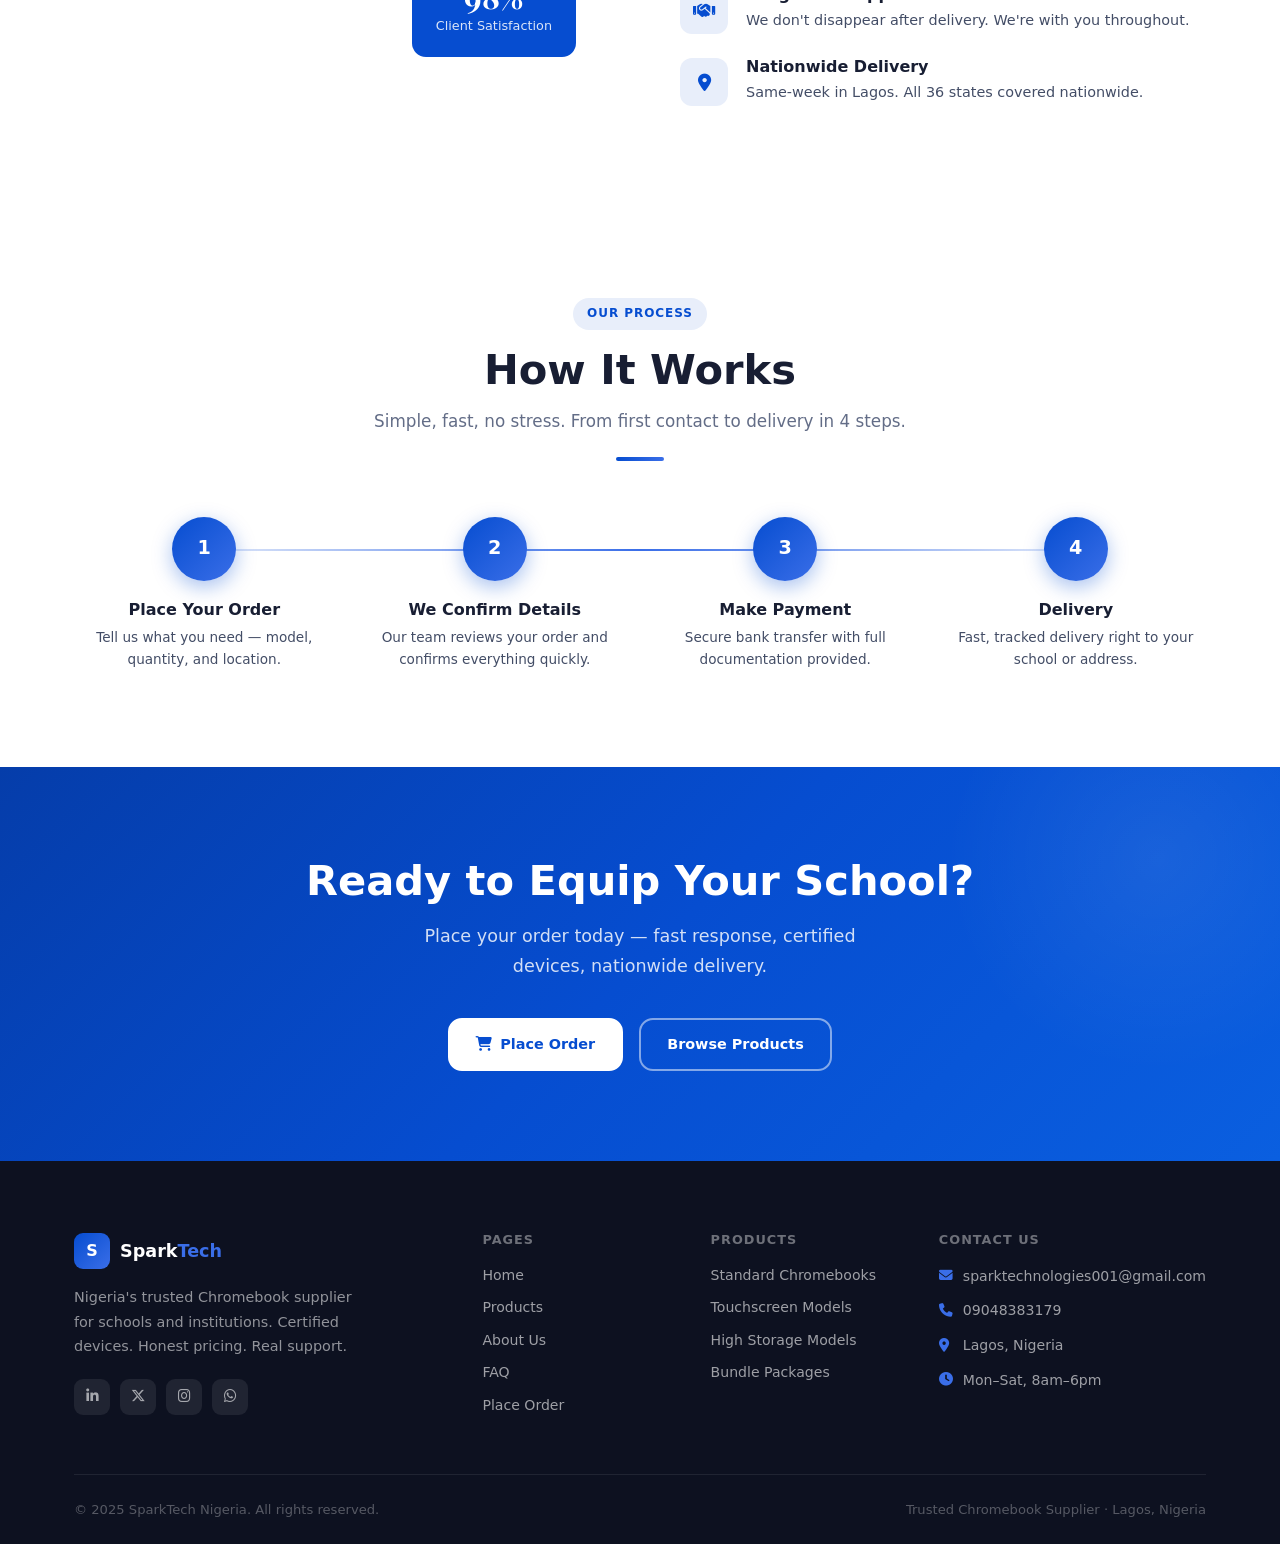
==== commit d714c4b7: "Update index.html" ====
--- a/index.html
+++ b/index.html
@@ -1,600 +1,224 @@
 <!DOCTYPE html>
 <html lang="en">
 <head>
-  <meta charset="UTF-8" />
-  <meta name="viewport" content="width=device-width, initial-scale=1.0" />
-  <title>SparkTech — Chromebooks for Nigerian Schools</title>
-  <link rel="preconnect" href="https://fonts.googleapis.com" />
-  <link href="https://fonts.googleapis.com/css2?family=Syne:wght@400;600;700;800&family=DM+Sans:ital,wght@0,300;0,400;0,500;1,300&display=swap" rel="stylesheet" />
-  <link rel="stylesheet" href="style.css" />
-  <style>
-    .hero {
-      position: relative;
-      min-height: 92vh;
-      display: flex;
-      align-items: center;
-      overflow: hidden;
-      background: linear-gradient(160deg, #f0fafa 0%, #e6f7f7 40%, #ffffff 100%);
-    }
-    .hero::before {
-      content: '';
-      position: absolute;
-      top: -100px; right: -100px;
-      width: 600px; height: 600px;
-      background: radial-gradient(circle, rgba(0,179,179,0.12) 0%, transparent 65%);
-      pointer-events: none;
-    }
-    .hero-inner {
-      display: grid;
-      grid-template-columns: 1fr 1fr;
-      gap: 60px;
-      align-items: center;
-      padding: 80px 0;
-      position: relative;
-      z-index: 1;
-    }
-    .hero-eyebrow {
-      display: inline-flex;
-      align-items: center;
-      gap: 8px;
-      background: white;
-      border: 1px solid var(--gray-200);
-      color: var(--teal);
-      padding: 8px 18px;
-      border-radius: 50px;
-      font-size: 0.8rem;
-      font-weight: 700;
-      font-family: var(--font-display);
-      letter-spacing: 0.06em;
-      margin-bottom: 24px;
-      box-shadow: var(--shadow-sm);
-    }
-    .dot {
-      width: 8px; height: 8px;
-      background: #22c55e;
-      border-radius: 50%;
-      animation: pulse 2s infinite;
-    }
-    @keyframes pulse {
-      0%,100%{opacity:1;transform:scale(1)}
-      50%{opacity:0.6;transform:scale(1.3)}
-    }
-    .hero h1 {
-      font-size: clamp(2.4rem, 5vw, 3.8rem);
-      color: var(--gray-800);
-      margin-bottom: 20px;
-      line-height: 1.1;
-    }
-    .hero h1 .highlight {
-      color: var(--teal);
-      position: relative;
-      display: inline-block;
-    }
-    .hero h1 .highlight::after {
-      content: '';
-      position: absolute;
-      bottom: 2px; left: 0;
-      width: 100%; height: 4px;
-      background: linear-gradient(90deg, var(--teal), var(--teal-light));
-      border-radius: 2px;
-      opacity: 0.4;
-    }
-    .hero-desc {
-      color: var(--gray-600);
-      font-size: 1.1rem;
-      max-width: 440px;
-      margin-bottom: 36px;
-      line-height: 1.75;
-    }
-    .hero-actions {
-      display: flex;
-      gap: 14px;
-      flex-wrap: wrap;
-      margin-bottom: 50px;
-    }
-    .hero-stats {
-      display: flex;
-      gap: 32px;
-      padding-top: 28px;
-      border-top: 1px solid var(--gray-200);
-    }
-    .hero-stat-item h3 {
-      font-size: 1.8rem;
-      color: var(--teal);
-      font-family: var(--font-display);
-      font-weight: 800;
-    }
-    .hero-stat-item p {
-      font-size: 0.82rem;
-      color: var(--gray-400);
-      font-weight: 500;
-      margin-top: 2px;
-    }
-    .hero-img-wrapper {
-      position: relative;
-      border-radius: var(--radius-lg);
-      overflow: visible;
-    }
-    .hero-img-wrapper img {
-      width: 100%;
-      height: 480px;
-      object-fit: cover;
-      border-radius: var(--radius-lg);
-      display: block;
-      box-shadow: var(--shadow-xl);
-    }
-    .hero-img-badge {
-      position: absolute;
-      background: white;
-      border-radius: var(--radius);
-      padding: 14px 18px;
-      box-shadow: var(--shadow-lg);
-      display: flex;
-      align-items: center;
-      gap: 12px;
-    }
-    .hero-img-badge.badge-1 { bottom: 24px; left: -20px; }
-    .hero-img-badge.badge-2 { top: 24px; right: -16px; }
-    .badge-icon {
-      width: 40px; height: 40px;
-      background: var(--teal-pale);
-      border-radius: 10px;
-      display: flex; align-items: center; justify-content: center;
-      font-size: 1.2rem;
-    }
-    .badge-text strong { display: block; font-family: var(--font-display); font-size: 1rem; color: var(--gray-800); }
-    .badge-text span { font-size: 0.78rem; color: var(--gray-400); }
-
-    .trust-bar {
-      background: white;
-      border-top: 1px solid var(--gray-200);
-      border-bottom: 1px solid var(--gray-200);
-      padding: 22px 0;
-    }
-    .trust-inner {
-      display: flex;
-      justify-content: center;
-      align-items: center;
-      gap: 50px;
-      flex-wrap: wrap;
-    }
-    .trust-item {
-      display: flex;
-      align-items: center;
-      gap: 10px;
-      color: var(--gray-400);
-      font-size: 0.85rem;
-      font-weight: 500;
-    }
-
-    .why { background: white; }
-    .why-grid {
-      display: grid;
-      grid-template-columns: 1fr 1fr;
-      gap: 80px;
-      align-items: center;
-    }
-    .why-img { position: relative; border-radius: var(--radius-lg); overflow: hidden; }
-    .why-img img { width: 100%; height: 500px; object-fit: cover; display: block; }
-    .why-img-overlay {
-      position: absolute; bottom: 24px; right: 24px;
-      background: var(--teal); color: white;
-      padding: 20px 24px; border-radius: var(--radius);
-      text-align: center;
-    }
-    .why-img-overlay h3 { font-size: 2rem; }
-    .why-img-overlay p { font-size: 0.8rem; opacity: 0.8; }
-    .why-list { list-style: none; display: flex; flex-direction: column; gap: 24px; margin-top: 32px; }
-    .why-item { display: flex; gap: 18px; align-items: flex-start; }
-    .why-icon {
-      width: 48px; height: 48px; min-width: 48px;
-      background: var(--teal-pale);
-      border-radius: 12px;
-      display: flex; align-items: center; justify-content: center;
-      font-size: 1.3rem;
-    }
-    .why-item-text h4 { font-family: var(--font-display); font-size: 1rem; color: var(--gray-800); margin-bottom: 4px; }
-    .why-item-text p { font-size: 0.9rem; color: var(--gray-600); line-height: 1.65; }
-
-    .products-preview { background: var(--off-white); }
-    .products-grid {
-      display: grid;
-      grid-template-columns: repeat(3, 1fr);
-      gap: 24px;
-      margin-bottom: 40px;
-    }
-    .product-card {
-      background: white;
-      border-radius: var(--radius-lg);
-      overflow: hidden;
-      border: 1px solid var(--gray-200);
-      transition: var(--transition);
-    }
-    .product-card:hover { transform: translateY(-6px); box-shadow: var(--shadow-lg); border-color: var(--teal-light); }
-    .product-card-img { width: 100%; height: 200px; object-fit: cover; display: block; }
-    .product-card-body { padding: 20px; }
-    .product-card-body h3 { font-size: 1.05rem; color: var(--gray-800); margin-bottom: 6px; }
-    .product-card-body p { font-size: 0.85rem; color: var(--gray-400); margin-bottom: 14px; }
-    .product-card-footer { display: flex; justify-content: space-between; align-items: center; }
-    .product-price { font-family: var(--font-display); font-size: 1.1rem; font-weight: 800; color: var(--teal); }
-
-    .how { background: white; }
-    .steps-grid {
-      display: grid;
-      grid-template-columns: repeat(4, 1fr);
-      gap: 30px;
-      position: relative;
-    }
-    .steps-grid::before {
-      content: '';
-      position: absolute;
-      top: 32px; left: 10%; width: 80%; height: 2px;
-      background: linear-gradient(90deg, var(--teal-pale), var(--teal-light), var(--teal-pale));
-    }
-    .step { text-align: center; position: relative; z-index: 1; }
-    .step-num {
-      width: 64px; height: 64px;
-      background: linear-gradient(135deg, var(--teal), var(--teal-light));
-      border-radius: 50%;
-      display: flex; align-items: center; justify-content: center;
-      color: white;
-      font-family: var(--font-display); font-weight: 800; font-size: 1.2rem;
-      margin: 0 auto 20px;
-      box-shadow: 0 6px 20px rgba(0,128,128,0.3);
-    }
-    .step h4 { font-size: 1rem; color: var(--gray-800); margin-bottom: 8px; }
-    .step p { font-size: 0.85rem; color: var(--gray-600); line-height: 1.6; }
-
-    .testimonials { background: var(--teal-mist); }
-    .testimonials-grid { display: grid; grid-template-columns: repeat(3, 1fr); gap: 24px; }
-    .testimonial-card {
-      background: white;
-      border-radius: var(--radius-lg);
-      padding: 28px;
-      border: 1px solid var(--gray-200);
-      transition: var(--transition);
-    }
-    .testimonial-card:hover { box-shadow: var(--shadow-md); }
-    .stars { color: #f59e0b; font-size: 0.9rem; margin-bottom: 14px; letter-spacing: 2px; }
-    .testimonial-text { color: var(--gray-600); font-size: 0.92rem; line-height: 1.7; margin-bottom: 20px; font-style: italic; }
-    .testimonial-author { display: flex; align-items: center; gap: 12px; }
-    .author-avatar {
-      width: 44px; height: 44px; border-radius: 50%;
-      background: var(--teal-pale);
-      display: flex; align-items: center; justify-content: center;
-      font-family: var(--font-display); font-weight: 700;
-      color: var(--teal); font-size: 1rem;
-    }
-    .author-info strong { display: block; font-family: var(--font-display); font-size: 0.9rem; color: var(--gray-800); }
-    .author-info span { font-size: 0.8rem; color: var(--gray-400); }
-
-    .cta-banner {
-      background: linear-gradient(135deg, var(--teal-dark) 0%, var(--teal) 50%, var(--teal-light) 100%);
-      padding: 90px 0;
-      text-align: center;
-      position: relative;
-      overflow: hidden;
-    }
-    .cta-banner::before {
-      content: '';
-      position: absolute; top: -40%; right: -10%;
-      width: 500px; height: 500px;
-      background: radial-gradient(circle, rgba(255,255,255,0.06) 0%, transparent 60%);
-    }
-    .cta-banner-inner { position: relative; z-index: 1; }
-    .cta-banner h2 { font-size: clamp(2rem, 4vw, 3rem); color: white; margin-bottom: 16px; }
-    .cta-banner p { color: rgba(255,255,255,0.8); font-size: 1.1rem; margin-bottom: 36px; max-width: 480px; margin-left: auto; margin-right: auto; }
-    .cta-buttons { display: flex; gap: 16px; justify-content: center; flex-wrap: wrap; }
-
-    @media(max-width:900px){
-      .hero-inner{grid-template-columns:1fr;}
-      .hero-visual{display:none;}
-      .why-grid{grid-template-columns:1fr;}
-      .why-img{display:none;}
-      .products-grid{grid-template-columns:1fr 1fr;}
-      .steps-grid{grid-template-columns:1fr 1fr;}
-      .steps-grid::before{display:none;}
-      .testimonials-grid{grid-template-columns:1fr;}
-    }
-    @media(max-width:600px){
-      .products-grid{grid-template-columns:1fr;}
-      .hero-stats{gap:20px;}
-      .trust-inner{gap:20px;}
-    }
-  </style>
+<meta charset="UTF-8">
+<meta name="viewport" content="width=device-width, initial-scale=1.0">
+<title>SparkTech — Chromebooks for Nigerian Schools</title>
+<link rel="icon" type="image/svg+xml" href="data:image/svg+xml,<svg xmlns='http://www.w3.org/2000/svg' viewBox='0 0 36 36'><rect width='36' height='36' rx='9' fill='%23064dd0'/><text x='50%' y='54%' dominant-baseline='middle' text-anchor='middle' fill='white' font-size='20' font-family='Segoe UI' font-weight='800'>S</text></svg>">
+<link rel="stylesheet" href="https://cdnjs.cloudflare.com/ajax/libs/font-awesome/6.5.1/css/all.min.css">
+<link rel="stylesheet" href="style.css">
 </head>
 <body>
 
-  <header class="header">
-    <div class="container nav">
-      <a class="logo" href="index.html">
-        <div class="logo-mark">S</div>
-        <span class="logo-text">Spark<span>Tech</span></span>
-      </a>
-      <ul class="nav-links">
-        <li><a href="index.html" class="active">Home</a></li>
-        <li><a href="products.html">Products</a></li>
-        <li><a href="about.html">About</a></li>
-        <li><a href="faq.html">FAQ</a></li>
+<header class="header">
+  <div class="container nav">
+    <a class="logo" href="index.html">
+      <div class="logo-mark">S</div>
+      <span class="logo-text">Spark<span>Tech</span></span>
+    </a>
+    <ul class="nav-links">
+      <li><a href="index.html" class="active">Home</a></li>
+      <li><a href="products.html">Products</a></li>
+      <li><a href="about.html">About</a></li>
+      <li><a href="faq.html">FAQ</a></li>
+    </ul>
+    <div class="nav-cta">
+      <a href="order.html" class="btn-primary">Place Order <i class="fas fa-arrow-right"></i></a>
+    </div>
+    <div class="nav-toggle" onclick="toggleNav(this)">
+      <span></span><span></span><span></span>
+    </div>
+  </div>
+</header>
+
+<!-- HERO -->
+<section class="hero">
+  <div class="container hero-inner">
+    <div class="hero-content">
+      <div class="hero-eyebrow">
+        <span class="dot"></span>
+        Nigeria's Trusted School Tech Partner
+      </div>
+      <h1>
+        Equip Your School with<br>
+        <span class="highlight">Premium Chromebooks</span>
+      </h1>
+      <p class="hero-desc">
+        SparkTech delivers certified, durable Chromebooks to Nigerian schools and individuals —
+        at prices that make sense. From single units to full school deployments.
+      </p>
+      <div class="hero-actions">
+        <a href="order.html" class="btn-primary"><i class="fas fa-cart-shopping"></i> Place Order</a>
+        <a href="products.html" class="btn-outline">Browse Products <i class="fas fa-chevron-right"></i></a>
+      </div>
+      <div class="hero-stats">
+        <div class="hero-stat-item"><h3>500+</h3><p>Schools Supplied</p></div>
+        <div class="hero-stat-item"><h3>12k+</h3><p>Devices Sold</p></div>
+        <div class="hero-stat-item"><h3>₦100k</h3><p>Starting Price</p></div>
+      </div>
+    </div>
+
+    <div class="hero-visual">
+      <div class="hero-img-wrapper">
+        <img src="https://images.unsplash.com/photo-1588072432836-e10032774350?w=700&auto=format&fit=crop&q=80" alt="Students using Chromebooks in classroom" />
+        <div class="hero-img-badge badge-1">
+          <div class="badge-icon"><i class="fas fa-circle-check"></i></div>
+          <div class="badge-text"><strong>Certified Devices</strong><span>All units verified</span></div>
+        </div>
+        <div class="hero-img-badge badge-2">
+          <div class="badge-icon"><i class="fas fa-truck-fast"></i></div>
+          <div class="badge-text"><strong>Fast Delivery</strong><span>Lagos & nationwide</span></div>
+        </div>
+      </div>
+    </div>
+  </div>
+</section>
+
+<!-- TRUST BAR -->
+<div class="trust-bar">
+  <div class="trust-inner container">
+    <div class="trust-item"><i class="fas fa-shield-halved"></i> Certified Devices Only</div>
+    <div class="trust-item"><i class="fas fa-boxes-stacked"></i> Bulk Order Discounts</div>
+    <div class="trust-item"><i class="fas fa-screwdriver-wrench"></i> After-Sales Support</div>
+    <div class="trust-item"><i class="fas fa-bolt"></i> Same-Week Delivery (Lagos)</div>
+    <div class="trust-item"><i class="fas fa-headset"></i> Dedicated Account Manager</div>
+  </div>
+</div>
+
+<!-- WHY SPARKTECH -->
+<section class="why">
+  <div class="container why-grid">
+    <div class="why-img">
+      <img src="https://images.unsplash.com/photo-1522202176988-66273c2fd55f?w=700&auto=format&fit=crop&q=80" alt="Students learning with technology" />
+      <div class="why-img-overlay"><h3>98%</h3><p>Client Satisfaction</p></div>
+    </div>
+    <div class="why-content">
+      <div class="section-label">Why SparkTech</div>
+      <h2>We're Built for Nigerian Schools</h2>
+      <p style="color:var(--gray-600);margin-top:12px;">
+        We understand what Nigerian schools need — reliable devices, honest pricing, and a supplier that stays after the sale.
+      </p>
+      <ul class="why-list">
+        <li class="why-item">
+          <div class="why-icon"><i class="fas fa-graduation-cap"></i></div>
+          <div class="why-item-text"><h4>Education-Focused</h4><p>Devices selected for classroom durability and learning performance.</p></div>
+        </li>
+        <li class="why-item">
+          <div class="why-icon"><i class="fas fa-tag"></i></div>
+          <div class="why-item-text"><h4>Transparent Pricing</h4><p>No hidden charges. Bulk discounts for schools ordering 20+ units.</p></div>
+        </li>
+        <li class="why-item">
+          <div class="why-icon"><i class="fas fa-handshake"></i></div>
+          <div class="why-item-text"><h4>Long-Term Support</h4><p>We don't disappear after delivery. We're with you throughout.</p></div>
+        </li>
+        <li class="why-item">
+          <div class="why-icon"><i class="fas fa-location-dot"></i></div>
+          <div class="why-item-text"><h4>Nationwide Delivery</h4><p>Same-week in Lagos. All 36 states covered nationwide.</p></div>
+        </li>
       </ul>
-      <div class="nav-cta">
-        <a href="quote.html" class="btn btn-primary">Get Quote</a>
-      </div>
-      <div class="nav-toggle" onclick="toggleNav(this)">
-        <span></span><span></span><span></span>
-      </div>
-    </div>
-  </header>
-
-  <section class="hero">
-    <div class="container hero-inner">
-      <div class="hero-content">
-        <div class="hero-eyebrow">
-          <span class="dot"></span>
-          Nigeria's Trusted School Tech Partner
-        </div>
-        <h1>
-          Equip Your School with<br>
-          <span class="highlight">Premium Chromebooks</span>
-        </h1>
-        <p class="hero-desc">
-          SparkTech delivers certified, durable Chromebooks to Nigerian schools and individuals — 
-          at prices that make sense. From single units to full school deployments.
-        </p>
-        <div class="hero-actions">
-          <a href="quote.html" class="btn btn-primary">📋 Get a Free Quote</a>
-          <a href="products.html" class="btn btn-outline">Browse Products</a>
-        </div>
-        <div class="hero-stats">
-          <div class="hero-stat-item"><h3>500+</h3><p>Schools Supplied</p></div>
-          <div class="hero-stat-item"><h3>12k+</h3><p>Devices Sold</p></div>
-          <div class="hero-stat-item"><h3>₦100k</h3><p>Starting Price</p></div>
-        </div>
-      </div>
-
-      <div class="hero-visual">
-        <div class="hero-img-wrapper">
-          <img src="https://images.unsplash.com/photo-1588072432836-e10032774350?w=700&auto=format&fit=crop&q=80" alt="Students using Chromebooks in classroom" />
-          <div class="hero-img-badge badge-1">
-            <div class="badge-icon">✅</div>
-            <div class="badge-text"><strong>Certified Devices</strong><span>All units verified</span></div>
-          </div>
-          <div class="hero-img-badge badge-2">
-            <div class="badge-icon">🚚</div>
-            <div class="badge-text"><strong>Fast Delivery</strong><span>Lagos & nationwide</span></div>
-          </div>
-        </div>
-      </div>
-    </div>
-  </section>
-
-  <div class="trust-bar">
-    <div class="trust-inner container">
-      <div class="trust-item">🛡️ Certified Devices Only</div>
-      <div class="trust-item">📦 Bulk Order Discounts</div>
-      <div class="trust-item">🔧 After-Sales Support</div>
-      <div class="trust-item">⚡ Same-Week Delivery (Lagos)</div>
-      <div class="trust-item">📞 Dedicated Account Manager</div>
-    </div>
-  </div>
-
-  <section class="why">
-    <div class="container why-grid">
-      <div class="why-img">
-        <img src="https://images.unsplash.com/photo-1522202176988-66273c2fd55f?w=700&auto=format&fit=crop&q=80" alt="Students learning with technology" />
-        <div class="why-img-overlay"><h3>98%</h3><p>Client Satisfaction</p></div>
-      </div>
-      <div class="why-content">
-        <div class="section-label">Why SparkTech</div>
-        <h2>We're Built for Nigerian Schools</h2>
-        <p style="color:var(--gray-600);margin-top:12px;">We understand what Nigerian schools need — reliable devices, honest pricing, and a supplier that stays after the sale.</p>
-        <ul class="why-list">
-          <li class="why-item">
-            <div class="why-icon">🎓</div>
-            <div class="why-item-text"><h4>Education-Focused</h4><p>Every Chromebook we sell is selected for classroom durability and Google Workspace compatibility — ideal for modern school administration.</p></div>
-          </li>
-          <li class="why-item">
-            <div class="why-icon">💰</div>
-            <div class="why-item-text"><h4>Transparent Pricing</h4><p>No hidden charges. Prices from ₦100,000 — clearly displayed, bulk discounts structured for school procurement budgets.</p></div>
-          </li>
-          <li class="why-item">
-            <div class="why-icon">🤝</div>
-            <div class="why-item-text"><h4>Long-Term Partnership</h4><p>We don't disappear after delivery. Our team handles setup, device management guidance, and ongoing technical support.</p></div>
-          </li>
-          <li class="why-item">
-            <div class="why-icon">📍</div>
-            <div class="why-item-text"><h4>Lagos-Based, Nigeria-Wide</h4><p>We deliver across all 36 states. Lagos orders typically fulfilled within the same week.</p></div>
-          </li>
-        </ul>
-      </div>
-    </div>
-  </section>
-
-  <section class="products-preview">
-    <div class="container">
-      <div class="section-header">
-        <div class="section-label">Our Catalog</div>
-        <h2>Popular Chromebook Models</h2>
-        <p>From basic classroom units to high-performance touchscreen devices.</p>
-        <div class="teal-line"></div>
-      </div>
-      <div class="products-grid">
-        <div class="product-card">
-          <img class="product-card-img" src="https://images.unsplash.com/photo-1484788984921-03950022c9ef?w=500&auto=format&fit=crop&q=80" alt="Standard Chromebook" />
-          <div class="product-card-body">
-            <span class="badge badge-teal" style="margin-bottom:10px;display:inline-block;">Bestseller</span>
-            <h3>Standard Chromebook</h3>
-            <p>11.6" HD · 4GB RAM · 32GB · ChromeOS</p>
-            <div class="product-card-footer">
-              <span class="product-price">From ₦100,000</span>
-              <a href="products.html" class="btn btn-outline" style="padding:8px 16px;font-size:0.82rem;">View</a>
-            </div>
-          </div>
-        </div>
-        <div class="product-card">
-          <img class="product-card-img" src="https://images.unsplash.com/photo-1611532736597-de2d4265fba3?w=500&auto=format&fit=crop&q=80" alt="Mid-Range Chromebook" />
-          <div class="product-card-body">
-            <span class="badge badge-orange" style="margin-bottom:10px;display:inline-block;">Popular</span>
-            <h3>Mid-Range Chromebook</h3>
-            <p>13.3" HD · 4GB RAM · 64GB · ChromeOS</p>
-            <div class="product-card-footer">
-              <span class="product-price">From ₦140,000</span>
-              <a href="products.html" class="btn btn-outline" style="padding:8px 16px;font-size:0.82rem;">View</a>
-            </div>
-          </div>
-        </div>
-        <div class="product-card">
-          <img class="product-card-img" src="https://images.unsplash.com/photo-1496181133206-80ce9b88a853?w=500&auto=format&fit=crop&q=80" alt="Touchscreen Chromebook" />
-          <div class="product-card-body">
-            <span class="badge badge-hot" style="margin-bottom:10px;display:inline-block;">🔥 Hot</span>
-            <h3>Touchscreen Chromebook</h3>
-            <p>11.6" Touch · 4GB RAM · 32GB · 2-in-1</p>
-            <div class="product-card-footer">
-              <span class="product-price">From ₦120,000</span>
-              <a href="products.html" class="btn btn-outline" style="padding:8px 16px;font-size:0.82rem;">View</a>
-            </div>
-          </div>
-        </div>
-      </div>
-      <div style="text-align:center;">
-        <a href="products.html" class="btn btn-primary">View Full Catalog →</a>
-      </div>
-    </div>
-  </section>
-
-  <section class="how">
-    <div class="container">
-      <div class="section-header">
-        <div class="section-label">Process</div>
-        <h2>How It Works</h2>
-        <p>From inquiry to delivery — simple and fast.</p>
-        <div class="teal-line"></div>
-      </div>
-      <div class="steps-grid">
-        <div class="step">
-          <div class="step-num">1</div>
-          <h4>Submit a Quote Request</h4>
-          <p>Tell us how many units you need and your preferred model. We respond within 24 hours.</p>
-        </div>
-        <div class="step">
-          <div class="step-num">2</div>
-          <h4>Receive Custom Proposal</h4>
-          <p>We send you a detailed pricing breakdown — no hidden fees, no surprises.</p>
-        </div>
-        <div class="step">
-          <div class="step-num">3</div>
-          <h4>Confirm & Pay</h4>
-          <p>Agree on terms, make payment securely, and we begin processing immediately.</p>
-        </div>
-        <div class="step">
-          <div class="step-num">4</div>
-          <h4>Receive & Deploy</h4>
-          <p>Devices delivered to your school. We assist with setup and management guidance.</p>
-        </div>
-      </div>
-    </div>
-  </section>
-
-  <section class="testimonials">
-    <div class="container">
-      <div class="section-header">
-        <div class="section-label">Reviews</div>
-        <h2>What Schools Are Saying</h2>
-        <div class="teal-line"></div>
-      </div>
-      <div class="testimonials-grid">
-        <div class="testimonial-card">
-          <div class="stars">★★★★★</div>
-          <p class="testimonial-text">"SparkTech supplied 40 Chromebooks for our junior secondary arm. The devices are solid and the process was smooth from start to finish. Very professional team."</p>
-          <div class="testimonial-author">
-            <div class="author-avatar">AM</div>
-            <div class="author-info"><strong>Adebayo Musa</strong><span>Principal, Sunrise Academy, Ibadan</span></div>
-          </div>
-        </div>
-        <div class="testimonial-card">
-          <div class="stars">★★★★★</div>
-          <p class="testimonial-text">"We ordered in bulk for our ICT lab and SparkTech delivered within 5 days. The pricing was fair and transparent — no last-minute charges. Highly recommend."</p>
-          <div class="testimonial-author">
-            <div class="author-avatar">FO</div>
-            <div class="author-info"><strong>Funke Ojo</strong><span>Head of Procurement, Greenfield Schools, Lagos</span></div>
-          </div>
-        </div>
-        <div class="testimonial-card">
-          <div class="stars">★★★★★</div>
-          <p class="testimonial-text">"As an individual buyer I was nervous. SparkTech was completely legit. Got my touchscreen Chromebook in 2 days. Will be ordering more for my team."</p>
-          <div class="testimonial-author">
-            <div class="author-avatar">TK</div>
-            <div class="author-info"><strong>Taiwo Kehinde</strong><span>Entrepreneur, Abuja</span></div>
-          </div>
-        </div>
-      </div>
-    </div>
-  </section>
-
-  <section class="cta-banner">
-    <div class="container cta-banner-inner">
-      <h2>Ready to Equip Your School?</h2>
-      <p>Get a free, no-obligation quote today. We'll find the right Chromebook package for your budget.</p>
-      <div class="cta-buttons">
-        <a href="quote.html" class="btn btn-white">📋 Get a Free Quote</a>
-        <a href="products.html" class="btn btn-outline" style="border-color:rgba(255,255,255,0.5);color:white;">Browse Products</a>
-      </div>
-    </div>
-  </section>
-
-  <footer class="footer">
-    <div class="container">
-      <div class="footer-grid">
-        <div class="footer-brand">
-          <div class="logo-mark" style="width:42px;height:42px;display:flex;align-items:center;justify-content:center;background:linear-gradient(135deg,var(--teal),var(--teal-light));border-radius:10px;color:white;font-family:var(--font-display);font-weight:800;">S</div>
-          <p>Nigeria's trusted Chromebook supplier for schools and individuals. Certified devices. Honest pricing. Real support.</p>
-          <div class="footer-social">
-            <a class="social-icon" href="#">in</a>
-            <a class="social-icon" href="#">tw</a>
-            <a class="social-icon" href="#">ig</a>
-            <a class="social-icon" href="#">wa</a>
-          </div>
-        </div>
-        <div class="footer-col">
-          <h4>Pages</h4>
-          <a href="index.html">Home</a>
-          <a href="products.html">Products</a>
-          <a href="about.html">About Us</a>
-          <a href="faq.html">FAQ</a>
-          <a href="quote.html">Get Quote</a>
-        </div>
-        <div class="footer-col">
-          <h4>Products</h4>
-          <a href="products.html">Standard Chromebooks</a>
-          <a href="products.html">Touchscreen Models</a>
-          <a href="products.html">High-Spec Units</a>
-          <a href="products.html">Bulk Orders</a>
-        </div>
-        <div class="footer-col">
-          <h4>Contact</h4>
-          <p>📧 sales@sparktech.ng</p>
-          <p>📞 +234 905 505 0974</p>
-          <p>📍 Lagos, Nigeria</p>
-          <p style="margin-top:10px;font-size:0.8rem;color:rgba(255,255,255,0.4);">Mon – Sat · 8am – 6pm</p>
-        </div>
-      </div>
-      <div class="footer-bottom">
-        <span>© 2025 SparkTech. All rights reserved.</span>
-        <span>Trusted Chromebook Supplier · Lagos, Nigeria</span>
-      </div>
-    </div>
-  </footer>
-
-  <script>
-    function toggleNav(el) {
-      const links = document.querySelector('.nav-links');
-      const open = links.classList.toggle('mobile-open');
-      if (open) {
-        links.style.cssText = 'display:flex;flex-direction:column;position:absolute;top:70px;left:0;right:0;background:white;padding:20px;box-shadow:0 10px 30px rgba(0,0,0,0.1);z-index:998;';
-      } else {
-        links.style.cssText = '';
-      }
-    }
-  </script>
+    </div>
+  </div>
+</section>
+
+<!-- HOW IT WORKS -->
+<section class="how">
+  <div class="container">
+    <div class="section-header">
+      <div class="section-label">Our Process</div>
+      <h2>How It Works</h2>
+      <p>Simple, fast, no stress. From first contact to delivery in 4 steps.</p>
+      <div class="primary-line"></div>
+    </div>
+    <div class="steps-grid">
+      <div class="step">
+        <div class="step-num">1</div>
+        <h4>Place Your Order</h4>
+        <p>Tell us what you need — model, quantity, and location.</p>
+      </div>
+      <div class="step">
+        <div class="step-num">2</div>
+        <h4>We Confirm Details</h4>
+        <p>Our team reviews your order and confirms everything quickly.</p>
+      </div>
+      <div class="step">
+        <div class="step-num">3</div>
+        <h4>Make Payment</h4>
+        <p>Secure bank transfer with full documentation provided.</p>
+      </div>
+      <div class="step">
+        <div class="step-num">4</div>
+        <h4>Delivery</h4>
+        <p>Fast, tracked delivery right to your school or address.</p>
+      </div>
+    </div>
+  </div>
+</section>
+
+<!-- CTA BANNER -->
+<section class="cta-banner">
+  <div class="container cta-banner-inner">
+    <h2>Ready to Equip Your School?</h2>
+    <p>Place your order today — fast response, certified devices, nationwide delivery.</p>
+    <div class="cta-buttons">
+      <a href="order.html" class="btn-white"><i class="fas fa-cart-shopping"></i> Place Order</a>
+      <a href="products.html" class="btn-outline" style="border-color:rgba(255,255,255,0.5);color:white;">Browse Products</a>
+    </div>
+  </div>
+</section>
+
+<!-- FOOTER -->
+<footer class="footer">
+  <div class="container">
+    <div class="footer-grid">
+      <div class="footer-brand">
+        <div class="logo" style="margin-bottom:16px;">
+          <div class="logo-mark">S</div>
+          <span style="color:white;font-weight:700;font-size:1.1rem;">Spark<strong style="color:var(--primary-light);">Tech</strong></span>
+        </div>
+        <p>Nigeria's trusted Chromebook supplier for schools and institutions. Certified devices. Honest pricing. Real support.</p>
+        <div class="footer-social">
+          <a class="social-icon" href="#" aria-label="LinkedIn"><i class="fab fa-linkedin-in"></i></a>
+          <a class="social-icon" href="#" aria-label="Twitter"><i class="fab fa-x-twitter"></i></a>
+          <a class="social-icon" href="#" aria-label="Instagram"><i class="fab fa-instagram"></i></a>
+          <a class="social-icon" href="#" aria-label="WhatsApp"><i class="fab fa-whatsapp"></i></a>
+        </div>
+      </div>
+      <div class="footer-col">
+        <h4>Pages</h4>
+        <a href="index.html">Home</a>
+        <a href="products.html">Products</a>
+        <a href="about.html">About Us</a>
+        <a href="faq.html">FAQ</a>
+        <a href="order.html">Place Order</a>
+      </div>
+      <div class="footer-col">
+        <h4>Products</h4>
+        <a href="products.html">Standard Chromebooks</a>
+        <a href="products.html">Touchscreen Models</a>
+        <a href="products.html">High Storage Models</a>
+        <a href="products.html">Bundle Packages</a>
+      </div>
+      <div class="footer-col">
+        <h4>Contact Us</h4>
+        <p><i class="fas fa-envelope"></i> sparktechnologies001@gmail.com</p>
+        <p><i class="fas fa-phone"></i> 09048383179</p>
+        <p><i class="fas fa-location-dot"></i> Lagos, Nigeria</p>
+        <p><i class="fas fa-clock"></i> Mon–Sat, 8am–6pm</p>
+      </div>
+    </div>
+    <div class="footer-bottom">
+      <span>© 2025 SparkTech Nigeria. All rights reserved.</span>
+      <span>Trusted Chromebook Supplier · Lagos, Nigeria</span>
+    </div>
+  </div>
+</footer>
+
+<script>
+function toggleNav(el) {
+  const links = document.querySelector('.nav-links');
+  el.classList.toggle('open');
+  links.classList.toggle('mobile-open');
+}
+</script>
 </body>
-</html>+</html>
--- a/style.css
+++ b/style.css
@@ -1,592 +1,1002 @@
-/* ===================== RESET & BASE ===================== */
-*, *::before, *::after { margin: 0; padding: 0; box-sizing: border-box; }
-
+/* ============================================================
+   SPARKTECH — Unified Stylesheet
+   Primary: #064dd0 (pure blue) | Body Font: Segoe UI
+   Price Font: Playfair Display (serif)
+   ============================================================ */
+
+@import url('https://fonts.googleapis.com/css2?family=Playfair+Display:wght@700;800&display=swap');
+
+*, *::before, *::after { box-sizing: border-box; margin: 0; padding: 0; }
+html { scroll-behavior: smooth; }
+body {
+  font-family: 'Segoe UI', system-ui, -apple-system, sans-serif;
+  color: var(--gray-700);
+  background: #fff;
+  line-height: 1.6;
+  -webkit-font-smoothing: antialiased;
+}
+img { max-width: 100%; display: block; }
+a { text-decoration: none; color: inherit; }
+ul { list-style: none; }
+button { font-family: inherit; cursor: pointer; border: none; background: none; }
+
+/* ── CSS VARIABLES ────────────────────────────────────────── */
 :root {
-  --teal: #0d9488;
-  --teal-light: #14b8a6;
-  --teal-dark: #0f766e;
-  --teal-pale: #ccfbf1;
-  --teal-bg: #f0fdfa;
-  --white: #ffffff;
-  --off-white: #f8fafc;
-  --gray-50: #f9fafb;
-  --gray-100: #f3f4f6;
-  --gray-200: #e5e7eb;
-  --gray-400: #9ca3af;
-  --gray-600: #4b5563;
-  --gray-700: #374151;
-  --gray-900: #111827;
-  --shadow-sm: 0 1px 3px rgba(0,0,0,0.08);
-  --shadow-md: 0 4px 16px rgba(0,0,0,0.10);
-  --shadow-lg: 0 12px 40px rgba(0,0,0,0.12);
-  --radius: 14px;
+  --primary:        #064dd0;
+  --primary-dark:   #053daa;
+  --primary-light:  #3a6ee8;
+  --primary-pale:   #e8eefa;
+  --primary-mist:   #f0f4fd;
+
+  --gray-100: #f7f8fc;
+  --gray-200: #e4e8f0;
+  --gray-300: #c8d0e0;
+  --gray-400: #8f9ab5;
+  --gray-500: #636d87;
+  --gray-600: #434d66;
+  --gray-700: #2b3350;
+  --gray-800: #181e33;
+  --gray-900: #0d1120;
+
+  --green:  #16a34a;
+  --amber:  #d97706;
+  --red:    #dc2626;
+
+  --font-body:    'Segoe UI', system-ui, -apple-system, sans-serif;
+  --font-display: 'Segoe UI', system-ui, -apple-system, sans-serif;
+  --font-price:   'Playfair Display', Georgia, 'Times New Roman', serif;
+
+  --section-py: 96px;
   --radius-sm: 8px;
-}
-
-html { scroll-behavior: smooth; }
-
-body {
-  font-family: 'DM Sans', sans-serif;
-  background: var(--white);
-  color: var(--gray-900);
-  line-height: 1.6;
-  overflow-x: hidden;
-}
-
-h1, h2, h3, h4 {
-  font-family: 'Clash Display', 'DM Sans', sans-serif;
-  font-weight: 700;
+  --radius:    14px;
+  --radius-lg: 20px;
+  --radius-xl: 28px;
+
+  --shadow-sm:  0 1px 3px rgba(6,77,208,0.08), 0 1px 2px rgba(0,0,0,0.04);
+  --shadow-md:  0 4px 12px rgba(6,77,208,0.12), 0 2px 6px rgba(0,0,0,0.06);
+  --shadow-lg:  0 12px 32px rgba(6,77,208,0.14), 0 4px 12px rgba(0,0,0,0.06);
+  --shadow-xl:  0 24px 56px rgba(6,77,208,0.18), 0 8px 20px rgba(0,0,0,0.08);
+
+  --transition: all 0.22s ease;
+}
+
+/* ── TYPOGRAPHY ───────────────────────────────────────────── */
+h1, h2, h3, h4, h5 {
+  font-family: var(--font-display);
+  color: var(--gray-800);
   line-height: 1.15;
 }
-
-a { text-decoration: none; color: inherit; }
-img { width: 100%; display: block; }
-
-.container { width: 90%; max-width: 1140px; margin: auto; }
-.section { padding: 100px 0; }
-
-/* ===================== SECTION LABELS ===================== */
+h1 { font-size: clamp(2rem, 5vw, 3.6rem); font-weight: 800; }
+h2 { font-size: clamp(1.6rem, 3.5vw, 2.6rem); font-weight: 700; }
+h3 { font-size: 1.25rem; font-weight: 700; }
+h4 { font-size: 1rem; font-weight: 600; }
+p  { line-height: 1.75; color: var(--gray-600); }
+
+/* ── LAYOUT ───────────────────────────────────────────────── */
+.container { max-width: 1180px; margin: 0 auto; padding: 0 24px; }
+.section   { padding: var(--section-py) 0; }
+
+/* ── SECTION LABELS ───────────────────────────────────────── */
 .section-label {
-  display: inline-block;
-  background: var(--teal-pale);
-  color: var(--teal-dark);
-  font-size: 12px;
-  font-weight: 600;
-  letter-spacing: 2px;
+  display: inline-flex;
+  align-items: center;
+  gap: 8px;
+  background: var(--primary-pale);
+  color: var(--primary);
+  font-size: 0.75rem;
+  font-weight: 700;
+  letter-spacing: 0.08em;
   text-transform: uppercase;
   padding: 6px 14px;
-  border-radius: 99px;
+  border-radius: 50px;
   margin-bottom: 16px;
 }
 
-.section-title {
-  font-size: clamp(28px, 4vw, 42px);
-  color: var(--gray-900);
-  margin-bottom: 48px;
-  line-height: 1.2;
-}
-
-/* ===================== BUTTONS ===================== */
-.btn-primary {
-  background: var(--teal);
+.section-header {
+  text-align: center;
+  max-width: 600px;
+  margin: 0 auto 56px;
+}
+.section-header h2 { margin-bottom: 14px; }
+.section-header p  { font-size: 1.05rem; color: var(--gray-500); }
+.section-title     { margin-bottom: 20px; }
+
+.primary-line {
+  width: 48px; height: 4px;
+  background: linear-gradient(90deg, var(--primary), var(--primary-light));
+  border-radius: 2px;
+  margin: 20px auto 0;
+}
+
+/* ── BUTTONS ──────────────────────────────────────────────── */
+.btn-primary, .btn {
+  display: inline-flex;
+  align-items: center;
+  gap: 8px;
+  background: var(--primary);
   color: white;
-  padding: 12px 24px;
-  border-radius: 99px;
-  font-weight: 600;
-  font-size: 14px;
-  display: inline-block;
-  transition: background 0.2s, transform 0.2s, box-shadow 0.2s;
-  box-shadow: 0 4px 14px rgba(13,148,136,0.3);
+  font-weight: 700;
+  font-size: 0.9rem;
+  padding: 13px 26px;
+  border-radius: var(--radius);
+  border: 2px solid var(--primary);
+  transition: var(--transition);
   cursor: pointer;
-  border: none;
-  font-family: 'DM Sans', sans-serif;
-}
-.btn-primary:hover { background: var(--teal-dark); transform: translateY(-2px); box-shadow: 0 8px 24px rgba(13,148,136,0.4); }
-.btn-primary.large { padding: 16px 32px; font-size: 16px; }
-
-.btn-ghost {
+  white-space: nowrap;
+}
+.btn-primary:hover, .btn:hover {
+  background: var(--primary-dark);
+  border-color: var(--primary-dark);
+  transform: translateY(-2px);
+  box-shadow: 0 8px 24px rgba(6,77,208,0.35);
+}
+.btn-outline, .btn-outline-primary {
+  display: inline-flex;
+  align-items: center;
+  gap: 8px;
   background: transparent;
+  color: var(--primary);
+  font-weight: 700;
+  font-size: 0.9rem;
+  padding: 13px 26px;
+  border-radius: var(--radius);
+  border: 2px solid var(--primary);
+  transition: var(--transition);
+  cursor: pointer;
+  white-space: nowrap;
+}
+.btn-outline:hover, .btn-outline-primary:hover {
+  background: var(--primary);
   color: white;
-  border: 2px solid rgba(255,255,255,0.6);
-  padding: 12px 24px;
-  border-radius: 99px;
-  font-weight: 600;
-  font-size: 14px;
-  display: inline-block;
-  transition: all 0.2s;
-}
-.btn-ghost:hover { background: rgba(255,255,255,0.15); border-color: white; }
-.btn-ghost.large { padding: 16px 32px; font-size: 16px; }
-
-.btn-teal {
-  color: var(--teal);
-  font-weight: 600;
-  font-size: 14px;
+  transform: translateY(-2px);
+}
+.btn-white {
   display: inline-flex;
   align-items: center;
-  gap: 4px;
-  transition: gap 0.2s;
-}
-.btn-teal:hover { gap: 8px; }
+  gap: 8px;
+  background: white;
+  color: var(--primary);
+  font-weight: 700;
+  font-size: 0.9rem;
+  padding: 13px 26px;
+  border-radius: var(--radius);
+  border: 2px solid white;
+  transition: var(--transition);
+  cursor: pointer;
+}
+.btn-white:hover { background: transparent; color: white; transform: translateY(-2px); }
+.btn.large, .btn-primary.large { padding: 16px 32px; font-size: 1rem; }
 
 .btn-outline-teal {
-  border: 2px solid var(--teal);
-  color: var(--teal);
-  padding: 12px 24px;
-  border-radius: 99px;
-  font-weight: 600;
-  font-size: 14px;
-  display: inline-block;
-  transition: all 0.2s;
-}
-.btn-outline-teal:hover { background: var(--teal); color: white; }
-
-/* ===================== HEADER / NAV ===================== */
+  display: inline-flex;
+  align-items: center;
+  gap: 8px;
+  background: transparent;
+  color: var(--primary);
+  font-weight: 700;
+  font-size: 0.85rem;
+  padding: 10px 20px;
+  border-radius: var(--radius);
+  border: 2px solid var(--primary);
+  transition: var(--transition);
+  cursor: pointer;
+}
+.btn-outline-teal:hover { background: var(--primary); color: white; }
+
+/* ── HEADER / NAV ─────────────────────────────────────────── */
 .header {
   position: sticky;
   top: 0;
-  z-index: 999;
-  background: rgba(255,255,255,0.95);
+  z-index: 900;
+  background: rgba(255,255,255,0.97);
   backdrop-filter: blur(12px);
   border-bottom: 1px solid var(--gray-200);
 }
-
 .nav {
   display: flex;
   align-items: center;
-  justify-content: space-between;
-  padding: 16px 0;
-  gap: 20px;
-}
-
+  gap: 32px;
+  height: 70px;
+}
 .logo {
   display: flex;
   align-items: center;
   gap: 10px;
-  font-size: 20px;
-  font-family: 'Clash Display', sans-serif;
-  font-weight: 600;
-}
-
+  text-decoration: none;
+  flex-shrink: 0;
+}
 .logo-mark {
   width: 36px; height: 36px;
-  background: linear-gradient(135deg, var(--teal), var(--teal-light));
+  background: linear-gradient(135deg, var(--primary), var(--primary-light));
   border-radius: 9px;
   display: flex; align-items: center; justify-content: center;
   color: white;
   font-weight: 800;
-  font-size: 18px;
-}
-
-.logo strong { color: var(--teal); }
-
-.nav-links { display: flex; gap: 32px; }
-.nav-links a {
+  font-size: 1rem;
+}
+.logo span, .logo-text {
+  font-weight: 700;
+  font-size: 1.15rem;
+  color: var(--gray-800);
+}
+.logo span strong, .logo-text span { color: var(--primary); }
+
+.nav-links {
+  display: flex;
+  align-items: center;
+  gap: 4px;
+  margin-left: auto;
+  list-style: none;
+}
+.nav-links a, .nav-links li a {
+  font-weight: 600;
+  font-size: 0.9rem;
   color: var(--gray-600);
-  font-weight: 500;
-  font-size: 15px;
-  position: relative;
-  transition: color 0.2s;
-}
-.nav-links a::after {
-  content: '';
-  position: absolute;
-  bottom: -4px; left: 0;
-  width: 0; height: 2px;
-  background: var(--teal);
-  transition: width 0.2s;
-}
-.nav-links a:hover, .nav-links a.active { color: var(--teal); }
-.nav-links a:hover::after, .nav-links a.active::after { width: 100%; }
+  padding: 8px 14px;
+  border-radius: var(--radius-sm);
+  transition: var(--transition);
+}
+.nav-links a:hover, .nav-links li a:hover,
+.nav-links a.active, .nav-links li a.active {
+  color: var(--primary);
+  background: var(--primary-pale);
+}
+.nav-cta { margin-left: 8px; }
 
 .hamburger {
   display: none;
-  background: none; border: none;
-  font-size: 24px; cursor: pointer;
+  font-size: 1.3rem;
   color: var(--gray-700);
+  margin-left: auto;
+  padding: 8px;
+  border-radius: var(--radius-sm);
+  transition: var(--transition);
+}
+.hamburger:hover { background: var(--primary-pale); color: var(--primary); }
+
+.nav-toggle {
+  display: none;
+  flex-direction: column;
+  gap: 5px;
+  cursor: pointer;
+  padding: 8px;
+  margin-left: auto;
+}
+.nav-toggle span {
+  width: 22px; height: 2px;
+  background: var(--gray-700);
+  border-radius: 2px;
+  transition: var(--transition);
 }
 
 .mobile-menu {
   display: none;
   flex-direction: column;
-  padding: 10px 5%;
+  background: white;
   border-top: 1px solid var(--gray-200);
-  background: white;
-}
+  padding: 16px 24px;
+  gap: 4px;
+}
+.mobile-menu.open { display: flex; }
 .mobile-menu a {
-  padding: 12px 0;
+  font-weight: 600;
   color: var(--gray-700);
-  font-weight: 500;
-  border-bottom: 1px solid var(--gray-100);
-}
-.mobile-menu.open { display: flex; }
-
-/* ===================== HERO ===================== */
+  padding: 10px 14px;
+  border-radius: var(--radius-sm);
+  transition: var(--transition);
+}
+.mobile-menu a:hover { color: var(--primary); background: var(--primary-pale); }
+
+.nav-links.mobile-open {
+  display: flex;
+  flex-direction: column;
+  position: absolute;
+  top: 70px; left: 0; right: 0;
+  background: white;
+  padding: 20px 24px;
+  box-shadow: 0 10px 30px rgba(0,0,0,0.1);
+  z-index: 998;
+  gap: 4px;
+}
+
+/* ── PAGE HERO ────────────────────────────────────────────── */
+/* NOTE: each page applies its own Unsplash bg via .page-hero::before override */
+.page-hero {
+  position: relative;
+  min-height: 500px;
+  display: flex;
+  flex-direction: column;
+  align-items: center;
+  justify-content: center;
+  padding: 100px 24px 80px;
+  overflow: hidden;
+  text-align: center;
+  background: linear-gradient(160deg, #053daa 0%, #064dd0 45%, #0a5fe0 100%);
+}
+
+.page-hero::before {
+  content: '';
+  position: absolute;
+  inset: 0;
+  background-size: cover;
+  background-position: center;
+  opacity: 0.15;
+  z-index: 0;
+}
+
+.page-hero > * {
+  position: relative;
+  z-index: 2;
+}
+
+.page-hero h1 {
+  font-size: clamp(2rem, 5vw, 3.2rem);
+  font-weight: 800;
+  letter-spacing: -0.02em;
+  margin-bottom: 16px;
+  color: #fff;
+  text-shadow: 0 2px 24px rgba(0,0,0,0.25);
+}
+.page-hero p {
+  font-size: clamp(1rem, 2vw, 1.15rem);
+  max-width: 560px;
+  line-height: 1.7;
+  color: rgba(255,255,255,0.88);
+}
+
+.hero-badge {
+  display: inline-flex;
+  align-items: center;
+  gap: 8px;
+  background: rgba(255,255,255,0.15);
+  border: 1px solid rgba(255,255,255,0.35);
+  color: white;
+  font-size: 13px;
+  font-weight: 600;
+  padding: 6px 18px;
+  border-radius: 100px;
+  margin-bottom: 20px;
+  letter-spacing: 0.03em;
+  backdrop-filter: blur(8px);
+}
+
+/* ── FOOTER ───────────────────────────────────────────────── */
+.footer {
+  background: var(--gray-900);
+  color: rgba(255,255,255,0.7);
+  padding: 72px 0 0;
+}
+.footer-grid {
+  display: grid;
+  grid-template-columns: 2fr 1fr 1fr 1fr;
+  gap: 48px;
+  padding-bottom: 48px;
+}
+.footer-brand p {
+  color: rgba(255,255,255,0.55);
+  font-size: 0.9rem;
+  line-height: 1.7;
+  margin-top: 16px;
+  max-width: 280px;
+}
+.footer-col h4 {
+  font-size: 0.8rem;
+  font-weight: 700;
+  letter-spacing: 0.08em;
+  text-transform: uppercase;
+  color: rgba(255,255,255,0.4);
+  margin-bottom: 16px;
+}
+.footer-col a, .footer-col p {
+  display: flex;
+  align-items: center;
+  gap: 8px;
+  font-size: 0.88rem;
+  color: rgba(255,255,255,0.6);
+  margin-bottom: 10px;
+  transition: var(--transition);
+}
+.footer-col a:hover { color: white; }
+.footer-col i { color: var(--primary-light); font-size: 0.85rem; width: 16px; }
+
+.footer-social { display: flex; gap: 10px; margin-top: 20px; }
+.social-icon {
+  width: 36px; height: 36px;
+  border-radius: 9px;
+  background: rgba(255,255,255,0.08);
+  display: flex; align-items: center; justify-content: center;
+  color: rgba(255,255,255,0.6);
+  font-size: 0.9rem;
+  transition: var(--transition);
+}
+.social-icon:hover { background: var(--primary); color: white; }
+
+.footer-bottom {
+  border-top: 1px solid rgba(255,255,255,0.08);
+  padding: 24px 0;
+  display: flex;
+  justify-content: space-between;
+  align-items: center;
+  font-size: 0.82rem;
+  color: rgba(255,255,255,0.3);
+}
+
+/* ── CTA BANNER ───────────────────────────────────────────── */
+.cta-banner {
+  background: linear-gradient(135deg, #053daa 0%, #064dd0 50%, #0a5fe0 100%);
+  padding: 90px 0;
+  text-align: center;
+  position: relative;
+  overflow: hidden;
+}
+.cta-banner::before {
+  content: '';
+  position: absolute;
+  top: -40%; right: -10%;
+  width: 500px; height: 500px;
+  background: radial-gradient(circle, rgba(255,255,255,0.07) 0%, transparent 60%);
+}
+.cta-banner-inner { position: relative; z-index: 1; }
+.cta-banner h2 { color: white; margin-bottom: 16px; }
+.cta-banner p  { color: rgba(255,255,255,0.82); font-size: 1.1rem; margin-bottom: 36px; max-width: 480px; margin-left: auto; margin-right: auto; }
+.cta-buttons   { display: flex; gap: 16px; justify-content: center; flex-wrap: wrap; }
+
+/* ── CTA STRIP ────────────────────────────────────────────── */
+.cta-strip {
+  background: var(--primary-mist);
+  border-top: 1px solid var(--gray-200);
+  border-bottom: 1px solid var(--gray-200);
+  padding: 56px 0;
+}
+.cta-inner {
+  display: flex;
+  align-items: center;
+  justify-content: space-between;
+  gap: 32px;
+  flex-wrap: wrap;
+}
+.cta-inner h2 { font-size: 1.8rem; margin-bottom: 8px; }
+.cta-inner p  { color: var(--gray-500); font-size: 1rem; }
+
+/* ── TRUST BAR ────────────────────────────────────────────── */
+.trust-bar {
+  background: white;
+  border-top: 1px solid var(--gray-200);
+  border-bottom: 1px solid var(--gray-200);
+  padding: 22px 0;
+}
+.trust-inner {
+  display: flex;
+  justify-content: center;
+  align-items: center;
+  gap: 40px;
+  flex-wrap: wrap;
+}
+.trust-item {
+  display: flex;
+  align-items: center;
+  gap: 10px;
+  color: var(--gray-500);
+  font-size: 0.85rem;
+  font-weight: 600;
+}
+.trust-item i { color: var(--primary); font-size: 1rem; }
+
+/* ── INDEX HERO ───────────────────────────────────────────── */
 .hero {
   position: relative;
   min-height: 92vh;
   display: flex;
   align-items: center;
   overflow: hidden;
-}
-
-.hero-bg { position: absolute; inset: 0; z-index: 0; }
-.hero-bg img { width: 100%; height: 100%; object-fit: cover; object-position: center; }
-.hero-overlay {
-  position: absolute; inset: 0;
-  background: linear-gradient(135deg, rgba(15,118,110,0.88) 0%, rgba(13,148,136,0.7) 60%, rgba(0,0,0,0.5) 100%);
-}
-
+  background: linear-gradient(160deg, #e8eefa 0%, #dde5f8 40%, #ffffff 100%);
+}
+.hero::before {
+  content: '';
+  position: absolute;
+  top: -100px; right: -100px;
+  width: 600px; height: 600px;
+  background: radial-gradient(circle, rgba(6,77,208,0.09) 0%, transparent 65%);
+  pointer-events: none;
+}
 .hero-inner {
-  position: relative; z-index: 1;
-  padding: 120px 0 80px;
-  max-width: 700px;
-}
-
-.hero-badge {
-  display: inline-block;
-  background: rgba(255,255,255,0.2);
-  backdrop-filter: blur(10px);
+  display: grid;
+  grid-template-columns: 1fr 1fr;
+  gap: 60px;
+  align-items: center;
+  padding: 80px 0;
+  position: relative;
+  z-index: 1;
+}
+.hero-eyebrow {
+  display: inline-flex;
+  align-items: center;
+  gap: 8px;
+  background: white;
+  border: 1px solid var(--gray-200);
+  color: var(--primary);
+  padding: 8px 18px;
+  border-radius: 50px;
+  font-size: 0.8rem;
+  font-weight: 700;
+  letter-spacing: 0.05em;
+  margin-bottom: 24px;
+  box-shadow: var(--shadow-sm);
+}
+.dot {
+  width: 8px; height: 8px;
+  background: var(--green);
+  border-radius: 50%;
+  animation: pulse 2s infinite;
+}
+@keyframes pulse {
+  0%,100% { opacity:1; transform:scale(1); }
+  50%      { opacity:0.6; transform:scale(1.3); }
+}
+.hero h1 { font-size: clamp(2.4rem,5vw,3.8rem); color: var(--gray-800); margin-bottom: 20px; line-height: 1.1; }
+.hero h1 .highlight { color: var(--primary); position: relative; display: inline-block; }
+.hero h1 .highlight::after {
+  content: '';
+  position: absolute;
+  bottom: 2px; left: 0;
+  width: 100%; height: 4px;
+  background: linear-gradient(90deg, var(--primary), var(--primary-light));
+  border-radius: 2px;
+  opacity: 0.3;
+}
+.hero-desc { color: var(--gray-600); font-size: 1.1rem; max-width: 440px; margin-bottom: 36px; line-height: 1.75; }
+.hero-actions { display: flex; gap: 14px; flex-wrap: wrap; margin-bottom: 50px; }
+.hero-stats {
+  display: flex; gap: 32px;
+  padding-top: 28px;
+  border-top: 1px solid var(--gray-200);
+}
+.hero-stat-item h3 { font-size: 1.8rem; color: var(--primary); font-family: var(--font-price); font-weight: 700; }
+.hero-stat-item p  { font-size: 0.82rem; color: var(--gray-400); font-weight: 500; margin-top: 2px; }
+
+.hero-img-wrapper { position: relative; border-radius: var(--radius-lg); overflow: visible; }
+.hero-img-wrapper img {
+  width: 100%; height: 480px;
+  object-fit: cover;
+  border-radius: var(--radius-lg);
+  display: block;
+  box-shadow: var(--shadow-xl);
+}
+.hero-img-badge {
+  position: absolute;
+  background: white;
+  border-radius: var(--radius);
+  padding: 14px 18px;
+  box-shadow: var(--shadow-lg);
+  display: flex;
+  align-items: center;
+  gap: 12px;
+}
+.hero-img-badge.badge-1 { bottom: 24px; left: -20px; }
+.hero-img-badge.badge-2 { top: 24px; right: -16px; }
+.badge-icon {
+  width: 40px; height: 40px;
+  background: var(--primary-pale);
+  border-radius: 10px;
+  display: flex; align-items: center; justify-content: center;
+  color: var(--primary);
+  font-size: 1rem;
+}
+.badge-text strong { display: block; font-size: 1rem; color: var(--gray-800); }
+.badge-text span   { font-size: 0.78rem; color: var(--gray-400); }
+
+/* ── WHY ──────────────────────────────────────────────────── */
+.why { background: white; padding: var(--section-py) 0; }
+.why-grid { display: grid; grid-template-columns: 1fr 1fr; gap: 80px; align-items: center; }
+.why-img { position: relative; border-radius: var(--radius-lg); overflow: hidden; }
+.why-img img { width: 100%; height: 500px; object-fit: cover; display: block; }
+.why-img-overlay {
+  position: absolute; bottom: 24px; right: 24px;
+  background: var(--primary); color: white;
+  padding: 20px 24px; border-radius: var(--radius);
+  text-align: center;
+}
+.why-img-overlay h3 { font-size: 2rem; color: white; font-family: var(--font-price); }
+.why-img-overlay p  { font-size: 0.8rem; opacity: 0.85; color: white; }
+.why-list { list-style: none; display: flex; flex-direction: column; gap: 24px; margin-top: 32px; }
+.why-item { display: flex; gap: 18px; align-items: flex-start; }
+.why-icon {
+  width: 48px; height: 48px; min-width: 48px;
+  background: var(--primary-pale);
+  border-radius: 12px;
+  display: flex; align-items: center; justify-content: center;
+  color: var(--primary);
+  font-size: 1.1rem;
+}
+.why-item-text h4 { font-size: 1rem; color: var(--gray-800); margin-bottom: 4px; }
+.why-item-text p  { font-size: 0.9rem; color: var(--gray-600); line-height: 1.65; }
+
+/* ── HOW IT WORKS ─────────────────────────────────────────── */
+.how { background: white; padding: var(--section-py) 0; }
+.steps-grid {
+  display: grid;
+  grid-template-columns: repeat(4, 1fr);
+  gap: 30px;
+  position: relative;
+}
+.steps-grid::before {
+  content: '';
+  position: absolute;
+  top: 32px; left: 10%; width: 80%; height: 2px;
+  background: linear-gradient(90deg, var(--primary-pale), var(--primary-light), var(--primary-pale));
+}
+.step { text-align: center; position: relative; z-index: 1; }
+.step-num {
+  width: 64px; height: 64px;
+  background: linear-gradient(135deg, var(--primary), var(--primary-light));
+  border-radius: 50%;
+  display: flex; align-items: center; justify-content: center;
   color: white;
-  padding: 8px 18px;
-  border-radius: 99px;
-  font-size: 13px;
+  font-weight: 800; font-size: 1.2rem;
+  margin: 0 auto 20px;
+  box-shadow: 0 6px 20px rgba(6,77,208,0.35);
+}
+.step h4 { font-size: 1rem; color: var(--gray-800); margin-bottom: 8px; }
+.step p   { font-size: 0.85rem; color: var(--gray-600); line-height: 1.6; }
+
+/* ── TESTIMONIALS ─────────────────────────────────────────── */
+.testimonials { background: var(--primary-mist); padding: var(--section-py) 0; }
+.testimonials-grid { display: grid; grid-template-columns: repeat(3,1fr); gap: 24px; }
+.testimonial-card {
+  background: white;
+  border-radius: var(--radius-lg);
+  padding: 28px;
+  border: 1px solid var(--gray-200);
+  transition: var(--transition);
+}
+.testimonial-card:hover { box-shadow: var(--shadow-md); border-color: var(--primary-light); }
+.stars { color: var(--amber); font-size: 0.85rem; margin-bottom: 14px; letter-spacing: 2px; }
+.testimonial-text { color: var(--gray-600); font-size: 0.92rem; line-height: 1.7; margin-bottom: 20px; font-style: italic; }
+.testimonial-author { display: flex; align-items: center; gap: 12px; }
+.author-avatar {
+  width: 44px; height: 44px; border-radius: 50%;
+  background: var(--primary-pale);
+  display: flex; align-items: center; justify-content: center;
+  font-weight: 700; color: var(--primary); font-size: 0.9rem;
+}
+.author-info strong { display: block; font-size: 0.9rem; color: var(--gray-800); }
+.author-info span   { font-size: 0.8rem; color: var(--gray-400); }
+
+/* ── PRODUCT CARDS ────────────────────────────────────────── */
+.products-preview { background: var(--gray-100); padding: var(--section-py) 0; }
+.products-grid    { display: grid; grid-template-columns: repeat(3,1fr); gap: 24px; margin-bottom: 40px; }
+.product-card {
+  background: white;
+  border-radius: var(--radius-lg);
+  overflow: hidden;
+  border: 1px solid var(--gray-200);
+  transition: var(--transition);
+}
+.product-card:hover { transform: translateY(-6px); box-shadow: var(--shadow-lg); border-color: var(--primary-light); }
+.product-card-img { position: relative; overflow: hidden; }
+.product-card-img img {
+  width: 100%; height: 200px;
+  object-fit: cover; display: block;
+  transition: transform 0.3s ease;
+}
+.product-card:hover .product-card-img img { transform: scale(1.04); }
+.product-badge {
+  position: absolute;
+  top: 12px; left: 12px;
+  background: var(--primary);
+  color: white;
+  font-size: 0.72rem;
+  font-weight: 700;
+  padding: 4px 10px;
+  border-radius: 50px;
+  letter-spacing: 0.03em;
+}
+.product-badge.hot { background: #dc2626; }
+.product-badge.new { background: var(--green); }
+.product-card-body  { padding: 20px; }
+.product-card-info  { padding: 20px; }
+.product-card-body h3,
+.product-card-info h3 { font-size: 1rem; color: var(--gray-800); margin-bottom: 6px; }
+.product-card-body p  { font-size: 0.85rem; color: var(--gray-400); margin-bottom: 14px; }
+.product-card-footer  { display: flex; justify-content: space-between; align-items: center; }
+
+/* ── PRICE TAGS — Playfair Display ────────────────────────── */
+.product-price {
+  font-family: var(--font-price);
+  font-size: 1.2rem;
+  font-weight: 700;
+  color: var(--primary);
+}
+.product-card-price {
+  font-family: var(--font-price);
+  font-size: 1.3rem;
+  font-weight: 700;
+  color: var(--primary);
+  margin: 14px 0 18px;
+  letter-spacing: -0.01em;
+}
+.product-card-price span {
+  font-size: 0.78rem;
+  font-weight: 400;
+  font-family: var(--font-body);
+  color: var(--gray-400);
+}
+
+.product-card-actions { display: flex; gap: 10px; flex-wrap: wrap; }
+.specs { display: flex; flex-wrap: wrap; gap: 6px; margin-bottom: 6px; }
+.spec-tag {
+  background: var(--gray-100);
+  color: var(--gray-600);
+  font-size: 0.75rem;
   font-weight: 600;
-  margin-bottom: 24px;
-  border: 1px solid rgba(255,255,255,0.3);
-  animation: fadeUp 0.6s ease both;
-}
-
-.hero h1 {
-  font-size: clamp(42px, 6vw, 72px);
+  padding: 4px 10px;
+  border-radius: 50px;
+  border: 1px solid var(--gray-200);
+}
+
+/* ── PRODUCTS PAGE ────────────────────────────────────────── */
+.products-page { padding: var(--section-py) 0; }
+.products-filter { display: flex; gap: 10px; flex-wrap: wrap; margin-bottom: 56px; }
+.filter-btn {
+  font-size: 0.85rem;
+  font-weight: 700;
+  padding: 10px 22px;
+  border-radius: 50px;
+  border: 2px solid var(--gray-200);
+  color: var(--gray-600);
+  background: white;
+  cursor: pointer;
+  transition: var(--transition);
+}
+.filter-btn:hover, .filter-btn.active {
+  background: var(--primary);
+  border-color: var(--primary);
   color: white;
-  line-height: 1.05;
-  animation: fadeUp 0.6s 0.1s ease both;
-}
-
-.hero h1 .highlight { color: #5eead4; }
-
-.hero-inner > p {
-  color: rgba(255,255,255,0.85);
-  font-size: 18px;
-  margin: 24px 0 36px;
-  max-width: 500px;
-  animation: fadeUp 0.6s 0.2s ease both;
-}
-
-.hero-ctas { display: flex; gap: 16px; flex-wrap: wrap; animation: fadeUp 0.6s 0.3s ease both; }
-
-.hero-stats {
-  display: flex;
-  align-items: center;
-  gap: 32px;
-  margin-top: 64px;
-  animation: fadeUp 0.6s 0.4s ease both;
-}
-
-.stat { text-align: center; }
-.stat-num { display: block; font-family: 'Clash Display', sans-serif; font-size: 32px; font-weight: 700; color: white; }
-.stat-num sup { font-size: 16px; }
-.stat-label { color: rgba(255,255,255,0.7); font-size: 13px; }
-.stat-divider { width: 1px; height: 40px; background: rgba(255,255,255,0.3); }
-
-@keyframes fadeUp {
-  from { opacity: 0; transform: translateY(24px); }
-  to { opacity: 1; transform: translateY(0); }
-}
-
-/* ===================== TRUST BAR ===================== */
-.trust-bar { background: var(--teal-pale); border-bottom: 1px solid #99f6e4; }
-.trust-inner { display: flex; align-items: center; gap: 20px; padding: 14px 0; flex-wrap: wrap; }
-.trust-inner > span { color: var(--teal-dark); font-size: 13px; font-weight: 600; }
-.trust-tags { display: flex; gap: 10px; flex-wrap: wrap; }
-.trust-tags span {
-  background: white;
-  color: var(--teal-dark);
-  border: 1px solid #5eead4;
-  padding: 4px 14px;
-  border-radius: 99px;
-  font-size: 12px;
+}
+.products-category { margin-bottom: 72px; }
+.category-title {
+  font-size: 1.5rem;
+  color: var(--gray-800);
+  margin-bottom: 28px;
+  display: flex;
+  align-items: center;
+  gap: 14px;
+  flex-wrap: wrap;
+}
+.category-tag {
+  font-size: 0.78rem;
   font-weight: 600;
-}
-
-/* ===================== WHY SPARKTECH ===================== */
-.why { background: var(--off-white); }
-.why-grid { display: grid; grid-template-columns: repeat(auto-fit, minmax(300px, 1fr)); gap: 24px; }
-
-.why-card {
-  background: white;
+  color: var(--primary);
+  background: var(--primary-pale);
+  padding: 4px 12px;
+  border-radius: 50px;
+}
+
+/* ── FAQ PAGE ─────────────────────────────────────────────── */
+.faq-page { padding: var(--section-py) 0; }
+.faq-list  { max-width: 760px; margin: 0 auto; }
+.faq-item {
   border: 1px solid var(--gray-200);
   border-radius: var(--radius);
-  padding: 32px;
-  transition: all 0.3s;
-  opacity: 0;
-  transform: translateY(20px);
-}
-.why-card.visible { opacity: 1; transform: translateY(0); }
-.why-card:hover { border-color: var(--teal-light); box-shadow: var(--shadow-md); transform: translateY(-4px); }
-.why-icon { font-size: 32px; margin-bottom: 14px; }
-.why-card h3 { font-size: 18px; margin-bottom: 10px; }
-.why-card p { color: var(--gray-600); font-size: 15px; }
-
-/* ===================== PRODUCTS PREVIEW ===================== */
-.preview { background: white; }
-.preview-grid { display: grid; grid-template-columns: repeat(auto-fit, minmax(340px, 1fr)); gap: 30px; }
-
-.preview-card {
-  border-radius: var(--radius);
+  margin-bottom: 12px;
   overflow: hidden;
-  border: 1px solid var(--gray-200);
-  transition: all 0.3s;
-  opacity: 0;
-  transform: translateY(20px);
-}
-.preview-card.visible { opacity: 1; transform: translateY(0); }
-.preview-card:hover { box-shadow: var(--shadow-lg); transform: translateY(-6px); }
-.preview-card img { height: 240px; object-fit: cover; }
-.preview-info { padding: 28px; }
-.preview-info h3 { font-size: 22px; margin-bottom: 8px; }
-.preview-info p { color: var(--gray-600); margin-bottom: 14px; font-size: 15px; }
-.preview-price { font-family: 'Clash Display', sans-serif; font-size: 22px; color: var(--teal); font-weight: 700; margin-bottom: 16px; }
-
-/* ===================== CLASSROOM SECTION ===================== */
-.classroom-img { position: relative; height: 520px; overflow: hidden; }
-.classroom-img img { width: 100%; height: 100%; object-fit: cover; }
-.classroom-overlay {
-  position: absolute; inset: 0;
-  background: linear-gradient(to right, rgba(15,118,110,0.85) 0%, rgba(0,0,0,0.4) 100%);
-}
-.classroom-text {
-  position: absolute; inset: 0;
-  display: flex; flex-direction: column;
-  align-items: flex-start; justify-content: center;
-  padding: 0 10%; gap: 28px;
-}
-.classroom-text h2 { font-size: clamp(32px, 5vw, 56px); color: white; }
-.classroom-text span { color: #5eead4; }
-
-/* ===================== TESTIMONIALS ===================== */
-.testimonials { background: var(--teal-bg); }
-.testi-grid { display: grid; grid-template-columns: repeat(auto-fit, minmax(300px, 1fr)); gap: 24px; }
-
-.testi-card {
-  background: white;
-  border-radius: var(--radius);
-  padding: 32px;
-  border: 1px solid #99f6e4;
-  transition: all 0.3s;
-  opacity: 0;
-  transform: translateY(20px);
-}
-.testi-card.visible { opacity: 1; transform: translateY(0); }
-.testi-card:hover { box-shadow: var(--shadow-md); }
-.testi-card > p { color: var(--gray-700); font-size: 15px; line-height: 1.7; margin-bottom: 24px; font-style: italic; }
-.testi-author { display: flex; align-items: center; gap: 14px; }
-.testi-avatar {
-  width: 44px; height: 44px;
-  background: linear-gradient(135deg, var(--teal), var(--teal-light));
-  border-radius: 50%;
-  display: flex; align-items: center; justify-content: center;
-  color: white; font-weight: 700; font-size: 14px;
-  flex-shrink: 0;
-}
-.testi-author strong { display: block; font-size: 15px; }
-.testi-author span { color: var(--gray-400); font-size: 13px; }
-
-/* ===================== CTA STRIP ===================== */
-.cta-strip { background: linear-gradient(135deg, var(--teal-dark) 0%, var(--teal) 100%); padding: 80px 0; }
-.cta-inner { display: flex; align-items: center; justify-content: space-between; gap: 40px; flex-wrap: wrap; }
-.cta-strip h2 { font-size: clamp(24px, 3.5vw, 36px); color: white; margin-bottom: 10px; }
-.cta-strip p { color: rgba(255,255,255,0.8); font-size: 16px; }
-.cta-strip .btn-primary { background: white; color: var(--teal-dark); box-shadow: 0 4px 20px rgba(0,0,0,0.2); white-space: nowrap; }
-.cta-strip .btn-primary:hover { background: var(--teal-pale); }
-
-/* ===================== FOOTER ===================== */
-.footer { background: var(--gray-900); padding: 72px 0 0; }
-.footer-grid { display: grid; grid-template-columns: 2fr 1fr 1fr 1fr; gap: 48px; padding-bottom: 48px; }
-.footer-brand .logo { color: white; margin-bottom: 16px; }
-.footer-brand .logo .logo-mark { width: 32px; height: 32px; font-size: 15px; }
-.footer-brand p { color: var(--gray-400); font-size: 14px; max-width: 240px; margin-bottom: 20px; }
-.socials { display: flex; gap: 12px; }
-.socials a {
-  background: rgba(255,255,255,0.08);
-  color: var(--gray-400);
-  padding: 6px 14px;
-  border-radius: 99px;
-  font-size: 13px;
-  transition: all 0.2s;
-}
-.socials a:hover { background: var(--teal); color: white; }
-.footer-col h4 { color: white; font-size: 14px; font-weight: 600; margin-bottom: 18px; }
-.footer-col a { display: block; color: var(--gray-400); font-size: 14px; margin-bottom: 10px; transition: color 0.2s; }
-.footer-col a:hover { color: var(--teal-light); }
-.footer-col p { color: var(--gray-400); font-size: 14px; margin-bottom: 10px; }
-.footer-bottom { border-top: 1px solid rgba(255,255,255,0.08); padding: 20px 0; text-align: center; }
-.footer-bottom p { color: var(--gray-400); font-size: 13px; }
-
-/* ===================== PAGE HERO (inner pages) ===================== */
-.page-hero {
-  background: linear-gradient(135deg, var(--teal-dark) 0%, var(--teal) 100%);
-  padding: 100px 0 80px;
-  text-align: center;
-}
-.page-hero h1 { color: white; font-size: clamp(36px, 5vw, 56px); margin-bottom: 16px; }
-.page-hero p { color: rgba(255,255,255,0.8); font-size: 18px; max-width: 560px; margin: auto; }
-
-/* ===================== PRODUCTS PAGE ===================== */
-.products-page { padding: 80px 0; background: var(--off-white); }
-.products-filter { display: flex; gap: 12px; margin-bottom: 48px; flex-wrap: wrap; }
-
-.filter-btn {
-  padding: 10px 22px;
-  border-radius: 99px;
-  border: 2px solid var(--gray-200);
-  background: white;
-  color: var(--gray-700);
+  transition: var(--transition);
+}
+.faq-item:hover { border-color: var(--primary-light); }
+.faq-item.open  { border-color: var(--primary); box-shadow: var(--shadow-sm); }
+.faq-question {
+  display: flex;
+  justify-content: space-between;
+  align-items: center;
+  gap: 16px;
+  padding: 20px 24px;
+  font-size: 1rem;
   font-weight: 600;
-  font-size: 14px;
+  color: var(--gray-800);
   cursor: pointer;
-  transition: all 0.2s;
-  font-family: 'DM Sans', sans-serif;
-}
-.filter-btn:hover, .filter-btn.active { background: var(--teal); border-color: var(--teal); color: white; }
-
-.products-category { margin-bottom: 64px; }
-.category-title {
-  font-size: 24px;
-  color: var(--gray-900);
-  margin-bottom: 28px;
-  padding-bottom: 14px;
-  border-bottom: 2px solid var(--teal-pale);
-  display: flex;
-  align-items: center;
-  gap: 12px;
-}
-.category-tag {
-  background: var(--teal-pale);
-  color: var(--teal-dark);
-  font-size: 12px;
-  padding: 3px 10px;
-  border-radius: 99px;
-  font-family: 'DM Sans', sans-serif;
-}
-
-.products-grid { display: grid; grid-template-columns: repeat(auto-fill, minmax(280px, 1fr)); gap: 24px; }
-
-.product-card {
-  background: white;
-  border-radius: var(--radius);
-  overflow: hidden;
-  border: 1px solid var(--gray-200);
-  transition: all 0.3s;
-}
-.product-card:hover { box-shadow: var(--shadow-lg); transform: translateY(-6px); border-color: var(--teal-light); }
-.product-card-img { position: relative; height: 200px; overflow: hidden; background: var(--gray-100); }
-.product-card-img img { width: 100%; height: 100%; object-fit: cover; transition: transform 0.4s; }
-.product-card:hover .product-card-img img { transform: scale(1.05); }
-
-.product-badge { position: absolute; top: 12px; left: 12px; padding: 4px 12px; border-radius: 99px; font-size: 11px; font-weight: 700; background: var(--teal); color: white; }
-.product-badge.hot { background: #ef4444; }
-.product-badge.new { background: #8b5cf6; }
-
-.product-card-info { padding: 22px; }
-.product-card-info h3 { font-size: 17px; margin-bottom: 8px; }
-.specs { display: flex; gap: 8px; flex-wrap: wrap; margin-bottom: 14px; }
-.spec-tag { background: var(--gray-100); color: var(--gray-600); font-size: 11px; padding: 4px 10px; border-radius: 6px; font-weight: 500; }
-.product-card-price { font-family: 'Clash Display', sans-serif; font-size: 24px; color: var(--teal); font-weight: 700; margin-bottom: 16px; }
-.product-card-price span { font-size: 14px; color: var(--gray-400); font-family: 'DM Sans', sans-serif; font-weight: 400; }
-.product-card-actions { display: flex; gap: 10px; }
-.product-card-actions .btn-primary { flex: 1; text-align: center; padding: 10px; font-size: 13px; border-radius: var(--radius-sm); }
-.product-card-actions .btn-outline-teal { padding: 10px 14px; font-size: 13px; border-radius: var(--radius-sm); }
-
-/* ===================== ABOUT PAGE ===================== */
-.about-story { padding: 100px 0; background: white; }
-.about-grid { display: grid; grid-template-columns: 1fr 1fr; gap: 80px; align-items: center; }
-.about-img { border-radius: var(--radius); overflow: hidden; box-shadow: var(--shadow-lg); }
-.about-img img { height: 500px; object-fit: cover; }
-.about-content h2 { font-size: clamp(28px, 4vw, 40px); margin-bottom: 20px; }
-.about-content p { color: var(--gray-600); font-size: 16px; margin-bottom: 18px; line-height: 1.8; }
-
-.about-values { padding: 80px 0; background: var(--teal-bg); }
-.values-grid { display: grid; grid-template-columns: repeat(auto-fit, minmax(220px, 1fr)); gap: 24px; margin-top: 48px; }
-.value-card { background: white; border-radius: var(--radius); padding: 32px 24px; text-align: center; border: 1px solid #99f6e4; }
-.value-icon { font-size: 40px; margin-bottom: 14px; }
-.value-card h3 { font-size: 18px; margin-bottom: 10px; }
-.value-card p { color: var(--gray-600); font-size: 14px; }
-
-.about-numbers { padding: 80px 0; background: var(--gray-900); }
-.about-numbers .section-title { color: white; }
-.numbers-grid { display: grid; grid-template-columns: repeat(auto-fit, minmax(180px, 1fr)); gap: 0; }
-.number-item { padding: 40px 32px; text-align: center; border-right: 1px solid rgba(255,255,255,0.1); }
-.number-item:last-child { border-right: none; }
-.number-big { font-family: 'Clash Display', sans-serif; font-size: 52px; font-weight: 700; color: var(--teal-light); display: block; margin-bottom: 8px; }
-.number-item p { color: var(--gray-400); font-size: 15px; }
-
-/* ===================== FAQ PAGE ===================== */
-.faq-page { padding: 80px 0; background: var(--off-white); }
-.faq-list { max-width: 780px; margin: auto; }
-
-.faq-item { background: white; border: 1px solid var(--gray-200); border-radius: var(--radius-sm); margin-bottom: 12px; overflow: hidden; }
-.faq-question {
-  display: flex; justify-content: space-between; align-items: center;
-  padding: 22px 28px;
-  cursor: pointer;
-  font-weight: 600;
-  font-size: 16px;
-  transition: color 0.2s;
-}
-.faq-question:hover { color: var(--teal); }
+  transition: var(--transition);
+}
+.faq-question:hover { color: var(--primary); }
+.faq-item.open .faq-question { color: var(--primary); background: var(--primary-mist); }
 .faq-toggle {
   width: 28px; height: 28px;
   background: var(--gray-100);
   border-radius: 50%;
   display: flex; align-items: center; justify-content: center;
-  font-size: 18px;
+  font-size: 1.1rem;
+  color: var(--gray-500);
   flex-shrink: 0;
-  transition: background 0.2s, transform 0.3s;
-}
-.faq-item.open .faq-toggle { background: var(--teal); color: white; transform: rotate(45deg); }
-.faq-answer { max-height: 0; overflow: hidden; transition: max-height 0.35s ease, padding 0.3s; padding: 0 28px; }
-.faq-item.open .faq-answer { max-height: 300px; padding: 0 28px 22px; }
-.faq-answer p { color: var(--gray-600); font-size: 15px; line-height: 1.8; }
-
-/* ===================== QUOTE PAGE ===================== */
-.quote-page { padding: 80px 0; background: var(--off-white); }
-.quote-wrapper { display: grid; grid-template-columns: 1fr 1.4fr; gap: 60px; align-items: start; }
-.quote-info h2 { font-size: 32px; margin-bottom: 16px; }
-.quote-info p { color: var(--gray-600); margin-bottom: 32px; line-height: 1.8; }
-.quote-perks { display: flex; flex-direction: column; gap: 16px; }
-.perk { display: flex; align-items: flex-start; gap: 14px; background: white; border: 1px solid var(--gray-200); border-radius: var(--radius-sm); padding: 18px; }
-.perk-icon { font-size: 24px; }
-.perk h4 { font-size: 15px; margin-bottom: 4px; }
-.perk p { font-size: 13px; color: var(--gray-600); }
-
-.quote-form { background: white; border-radius: var(--radius); padding: 48px 40px; box-shadow: var(--shadow-md); border: 1px solid var(--gray-200); }
-.quote-form h3 { font-size: 24px; margin-bottom: 32px; }
-.form-group { margin-bottom: 22px; }
-.form-group label { display: block; font-size: 14px; font-weight: 600; color: var(--gray-700); margin-bottom: 8px; }
+  transition: var(--transition);
+}
+.faq-item.open .faq-toggle { background: var(--primary); color: white; transform: rotate(45deg); }
+.faq-answer { max-height: 0; overflow: hidden; transition: max-height 0.35s ease; }
+.faq-item.open .faq-answer { max-height: 400px; }
+.faq-answer p { padding: 0 24px 24px; font-size: 0.95rem; line-height: 1.75; color: var(--gray-600); }
+
+/* ── ORDER PAGE ───────────────────────────────────────────── */
+.order-page { padding: var(--section-py) 0; }
+.order-wrapper {
+  display: grid;
+  grid-template-columns: 1fr 1.3fr;
+  gap: 60px;
+  align-items: start;
+}
+.order-info h2 { margin-bottom: 16px; font-size: 1.8rem; }
+.order-info > p { color: var(--gray-500); margin-bottom: 32px; line-height: 1.75; }
+.order-perks { display: flex; flex-direction: column; gap: 20px; }
+.perk { display: flex; gap: 16px; align-items: flex-start; }
+.perk-icon {
+  width: 44px; height: 44px; min-width: 44px;
+  background: var(--primary-pale);
+  border-radius: 12px;
+  display: flex; align-items: center; justify-content: center;
+  color: var(--primary);
+  font-size: 1rem;
+}
+.perk h4 { font-size: 0.95rem; color: var(--gray-800); margin-bottom: 4px; }
+.perk p  { font-size: 0.85rem; color: var(--gray-500); line-height: 1.6; }
+.contact-box {
+  margin-top: 36px;
+  padding: 24px;
+  background: var(--primary-mist);
+  border-radius: var(--radius);
+  border: 1px solid var(--gray-200);
+}
+.contact-box p { font-size: 0.88rem; color: var(--gray-600); margin-bottom: 8px; display: flex; align-items: center; gap: 8px; }
+.contact-box i { color: var(--primary); }
+.contact-box .contact-label { font-weight: 700; color: var(--gray-800); font-size: 0.95rem; margin-bottom: 14px; }
+
+/* Order Form */
+.order-form {
+  background: white;
+  border-radius: var(--radius-xl);
+  padding: 40px;
+  border: 1px solid var(--gray-200);
+  box-shadow: var(--shadow-lg);
+}
+.order-form h3 { font-size: 1.4rem; margin-bottom: 28px; color: var(--gray-800); }
+.form-row { display: grid; grid-template-columns: 1fr 1fr; gap: 16px; }
+.form-group { margin-bottom: 18px; }
+.form-group label {
+  display: block;
+  font-size: 0.82rem;
+  font-weight: 700;
+  color: var(--gray-700);
+  margin-bottom: 8px;
+  letter-spacing: 0.02em;
+}
 .form-group input,
 .form-group select,
 .form-group textarea {
   width: 100%;
-  padding: 13px 16px;
+  padding: 12px 16px;
   border: 1.5px solid var(--gray-200);
-  border-radius: var(--radius-sm);
-  font-family: 'DM Sans', sans-serif;
-  font-size: 15px;
-  color: var(--gray-900);
-  background: var(--gray-50);
-  transition: border-color 0.2s, box-shadow 0.2s;
+  border-radius: var(--radius);
+  font-family: var(--font-body);
+  font-size: 0.92rem;
+  color: var(--gray-800);
+  background: white;
+  transition: var(--transition);
   outline: none;
 }
 .form-group input:focus,
 .form-group select:focus,
 .form-group textarea:focus {
-  border-color: var(--teal);
-  box-shadow: 0 0 0 3px rgba(13,148,136,0.1);
-  background: white;
-}
-.form-group textarea { resize: vertical; min-height: 110px; }
-.form-row { display: grid; grid-template-columns: 1fr 1fr; gap: 16px; }
-.form-submit { width: 100%; padding: 16px; font-size: 16px; border-radius: var(--radius-sm); cursor: pointer; }
-
-/* ===================== RESPONSIVE ===================== */
+  border-color: var(--primary);
+  box-shadow: 0 0 0 3px rgba(6,77,208,0.10);
+}
+.form-group textarea { min-height: 110px; resize: vertical; }
+.form-submit {
+  width: 100%;
+  margin-top: 8px;
+  cursor: pointer;
+  transition: all 0.2s ease;
+  justify-content: center;
+}
+.form-submit:disabled { cursor: not-allowed; opacity: 0.7; }
+.form-error-msg {
+  color: var(--red);
+  font-size: 13px;
+  margin-top: 10px;
+  text-align: center;
+  display: none;
+}
+.form-error-msg.show { display: block; }
+
+/* ── TOAST ────────────────────────────────────────────────── */
+.toast {
+  position: fixed;
+  top: -120px;
+  left: 50%;
+  transform: translateX(-50%);
+  background: var(--green);
+  color: white;
+  padding: 16px 28px;
+  border-radius: var(--radius);
+  box-shadow: 0 8px 32px rgba(0,0,0,0.2);
+  font-size: 15px;
+  font-weight: 600;
+  text-align: center;
+  z-index: 9999;
+  transition: top 0.4s cubic-bezier(0.34,1.56,0.64,1);
+  white-space: nowrap;
+  max-width: 90vw;
+  display: flex;
+  align-items: center;
+  gap: 10px;
+}
+.toast.show { top: 24px; }
+.toast span { display: block; font-size: 12px; font-weight: 400; opacity: 0.88; margin-top: 2px; }
+
+/* ── ABOUT PAGE ───────────────────────────────────────────── */
+.about-section { padding: var(--section-py) 0; background: white; }
+.about-grid { display: grid; grid-template-columns: 1fr 1fr; gap: 72px; align-items: center; }
+.about-image { border-radius: var(--radius-lg); overflow: hidden; box-shadow: var(--shadow-xl); }
+.about-image img { width: 100%; height: 500px; object-fit: cover; display: block; }
+.values-section { padding: var(--section-py) 0; background: var(--gray-100); }
+.values-grid { display: grid; grid-template-columns: repeat(auto-fit, minmax(260px, 1fr)); gap: 28px; }
+.value-card {
+  background: white;
+  padding: 36px;
+  border-radius: var(--radius-lg);
+  border: 1px solid var(--gray-200);
+  transition: var(--transition);
+}
+.value-card:hover { border-color: var(--primary); transform: translateY(-5px); box-shadow: var(--shadow-md); }
+.value-icon {
+  width: 56px; height: 56px;
+  background: var(--primary-pale);
+  border-radius: 14px;
+  display: flex; align-items: center; justify-content: center;
+  color: var(--primary);
+  font-size: 1.4rem;
+  margin-bottom: 20px;
+}
+.value-card h3 { font-size: 1.1rem; margin-bottom: 12px; color: var(--gray-800); }
+.value-card p  { font-size: 0.9rem; color: var(--gray-500); line-height: 1.7; }
+
+.stats-strip {
+  background: linear-gradient(135deg, #053daa 0%, #064dd0 100%);
+  padding: 60px 0;
+}
+.stats-grid { display: grid; grid-template-columns: repeat(4,1fr); gap: 32px; text-align: center; }
+.stat-item h3 { font-size: 2.4rem; color: white; font-family: var(--font-price); font-weight: 700; margin-bottom: 6px; }
+.stat-item p  { font-size: 0.85rem; color: rgba(255,255,255,0.75); font-weight: 500; }
+
+/* ── RESPONSIVE ───────────────────────────────────────────── */
+
+@media (max-width: 1024px) {
+  .footer-grid { grid-template-columns: 1fr 1fr; gap: 36px; }
+  .stats-grid  { grid-template-columns: repeat(2,1fr); }
+}
 @media (max-width: 900px) {
-  .nav-links, .header .btn-primary { display: none; }
-  .hamburger { display: block; }
-  .footer-grid { grid-template-columns: 1fr 1fr; }
-  .about-grid { grid-template-columns: 1fr; gap: 40px; }
-  .quote-wrapper { grid-template-columns: 1fr; }
-  .number-item { border-right: none; border-bottom: 1px solid rgba(255,255,255,0.1); }
-}
-
+  :root { --section-py: 64px; }
+  .hero-inner        { grid-template-columns: 1fr; }
+  .hero-visual       { display: none; }
+  .why-grid          { grid-template-columns: 1fr; }
+  .why-img           { display: none; }
+  .products-grid     { grid-template-columns: 1fr 1fr; }
+  .steps-grid        { grid-template-columns: 1fr 1fr; }
+  .steps-grid::before{ display: none; }
+  .testimonials-grid { grid-template-columns: 1fr; }
+  .order-wrapper     { grid-template-columns: 1fr; }
+  .about-grid        { grid-template-columns: 1fr; }
+  .nav-links         { display: none; }
+  .nav-cta           { display: none; }
+  .hamburger         { display: flex; align-items: center; justify-content: center; }
+  .nav-toggle        { display: flex;}
+  .cta-inner         { flex-direction: column; text-align: center; }
+}
 @media (max-width: 600px) {
-  .hero h1 { font-size: 36px; }
-  .hero-stats { flex-direction: column; gap: 16px; }
-  .stat-divider { width: 60px; height: 1px; }
-  .cta-inner { flex-direction: column; text-align: center; }
-  .footer-grid { grid-template-columns: 1fr; }
-  .hero-ctas { flex-direction: column; }
-  .form-row { grid-template-columns: 1fr; }
-  .classroom-text { padding: 0 5%; }
-}+  :root { --section-py: 48px; }
+  .products-grid  { grid-template-columns: 1fr; }
+  .steps-grid     { grid-template-columns: 1fr; }
+  .hero-stats     { gap: 20px; }
+  .trust-inner    { gap: 20px; }
+  .footer-grid    { grid-template-columns: 1fr; }
+  .footer-bottom  { flex-direction: column; gap: 8px; text-align: center; }
+  .form-row       { grid-template-columns: 1fr; }
+  .order-form     { padding: 24px; }
+  .stats-grid     { grid-template-columns: repeat(2,1fr); }
+  .values-grid    { grid-template-columns: 1fr; }
+}
